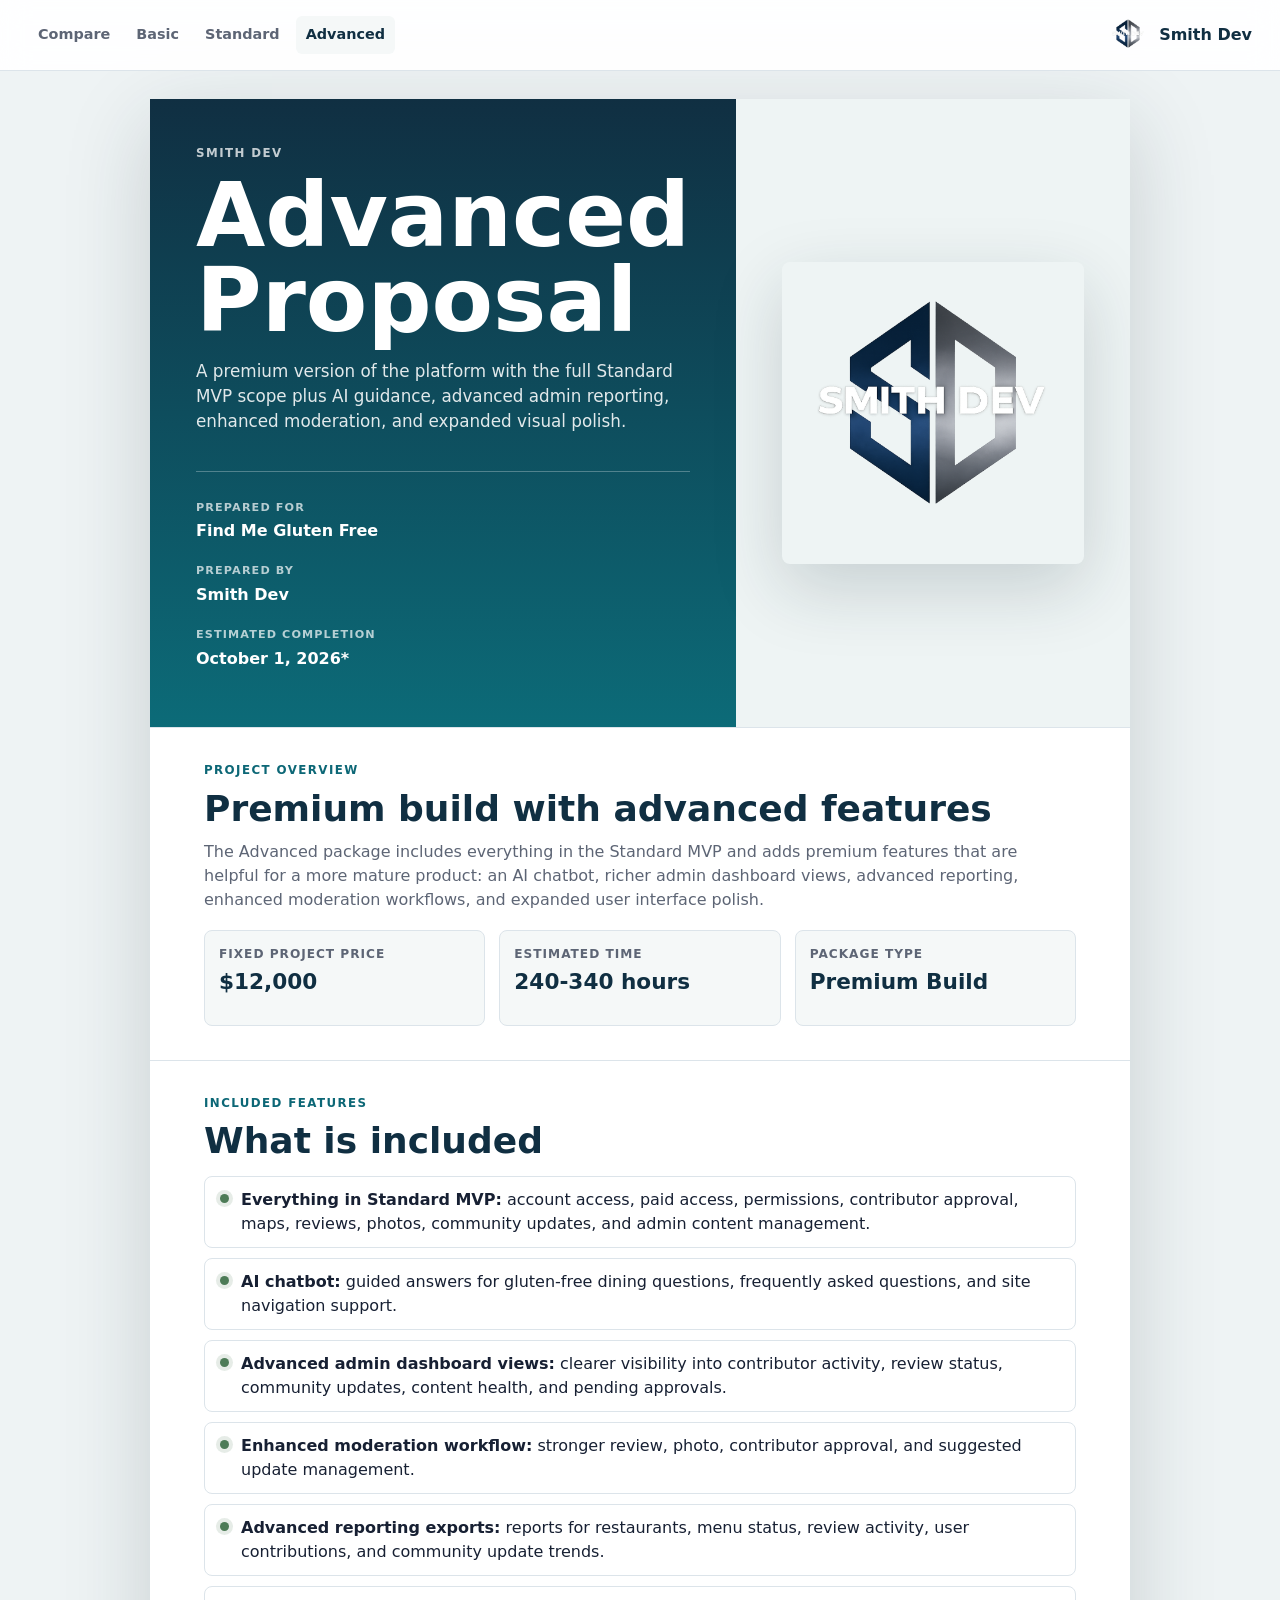
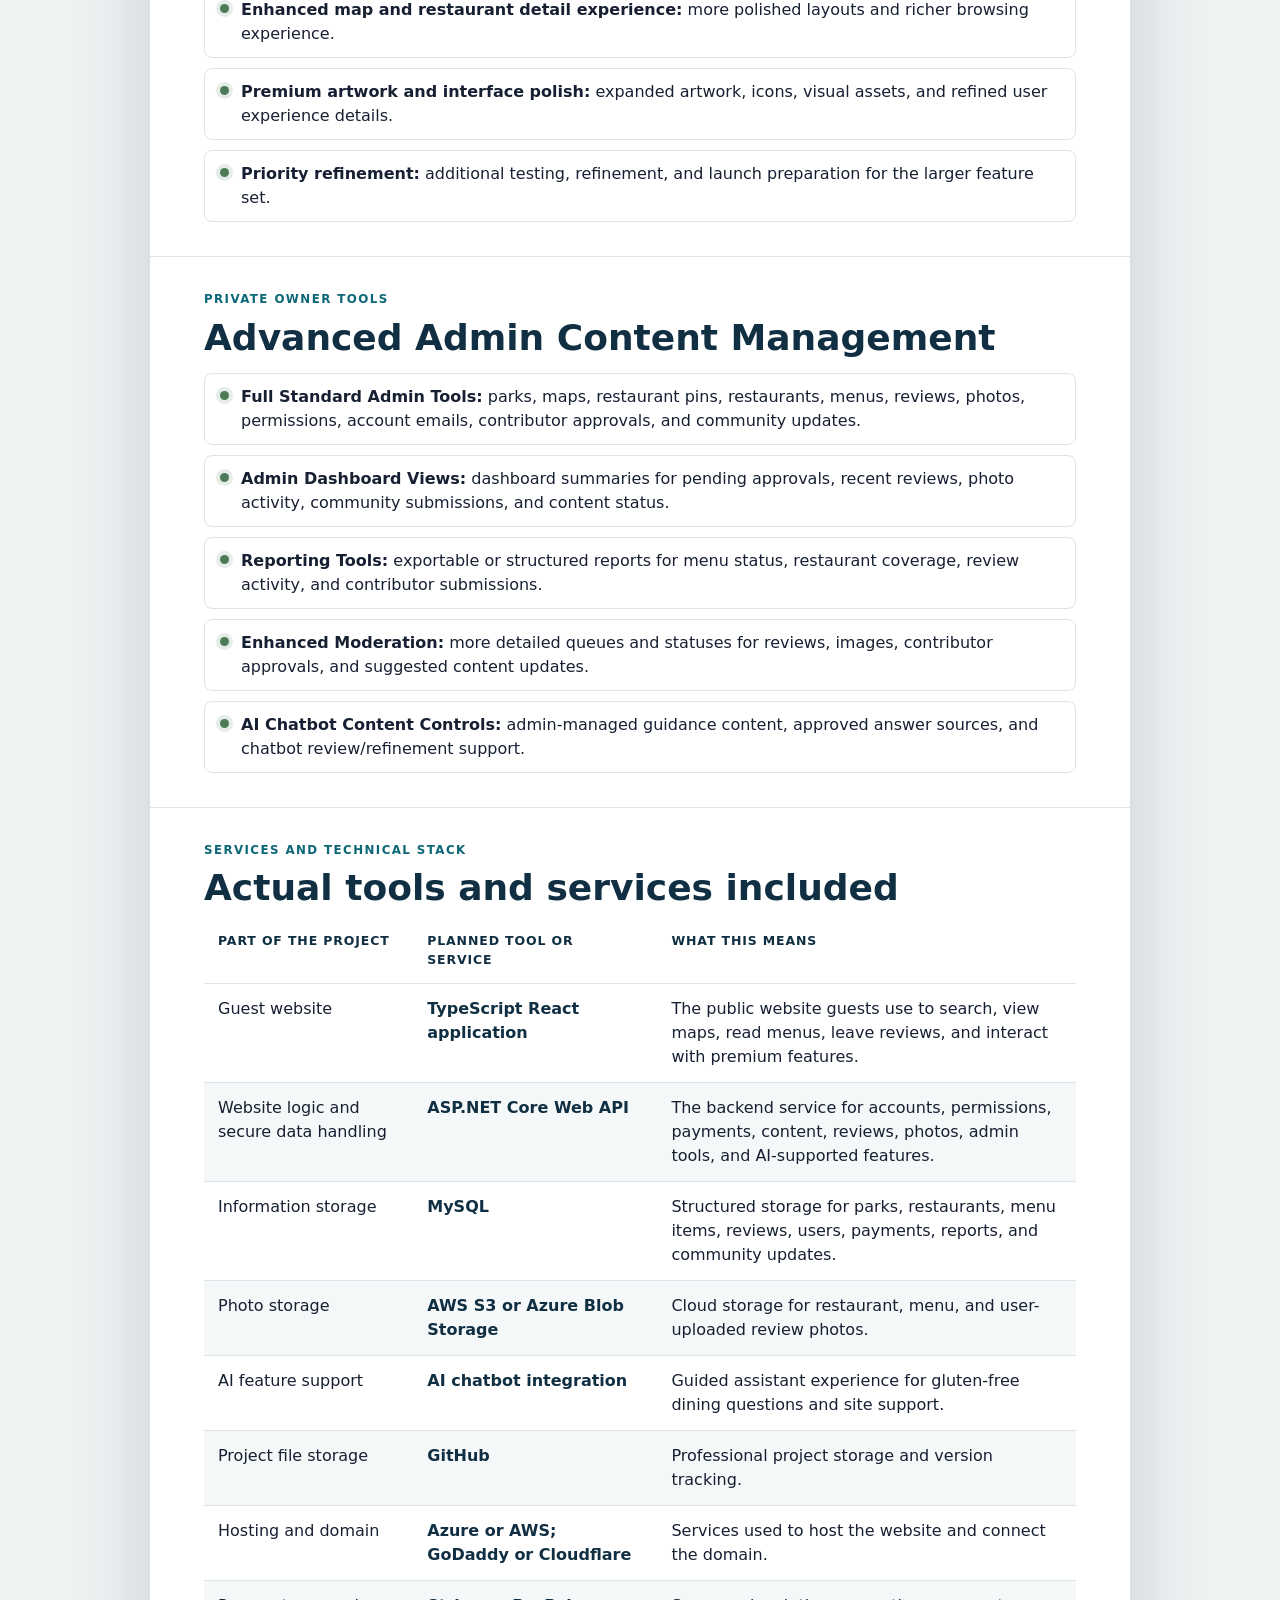
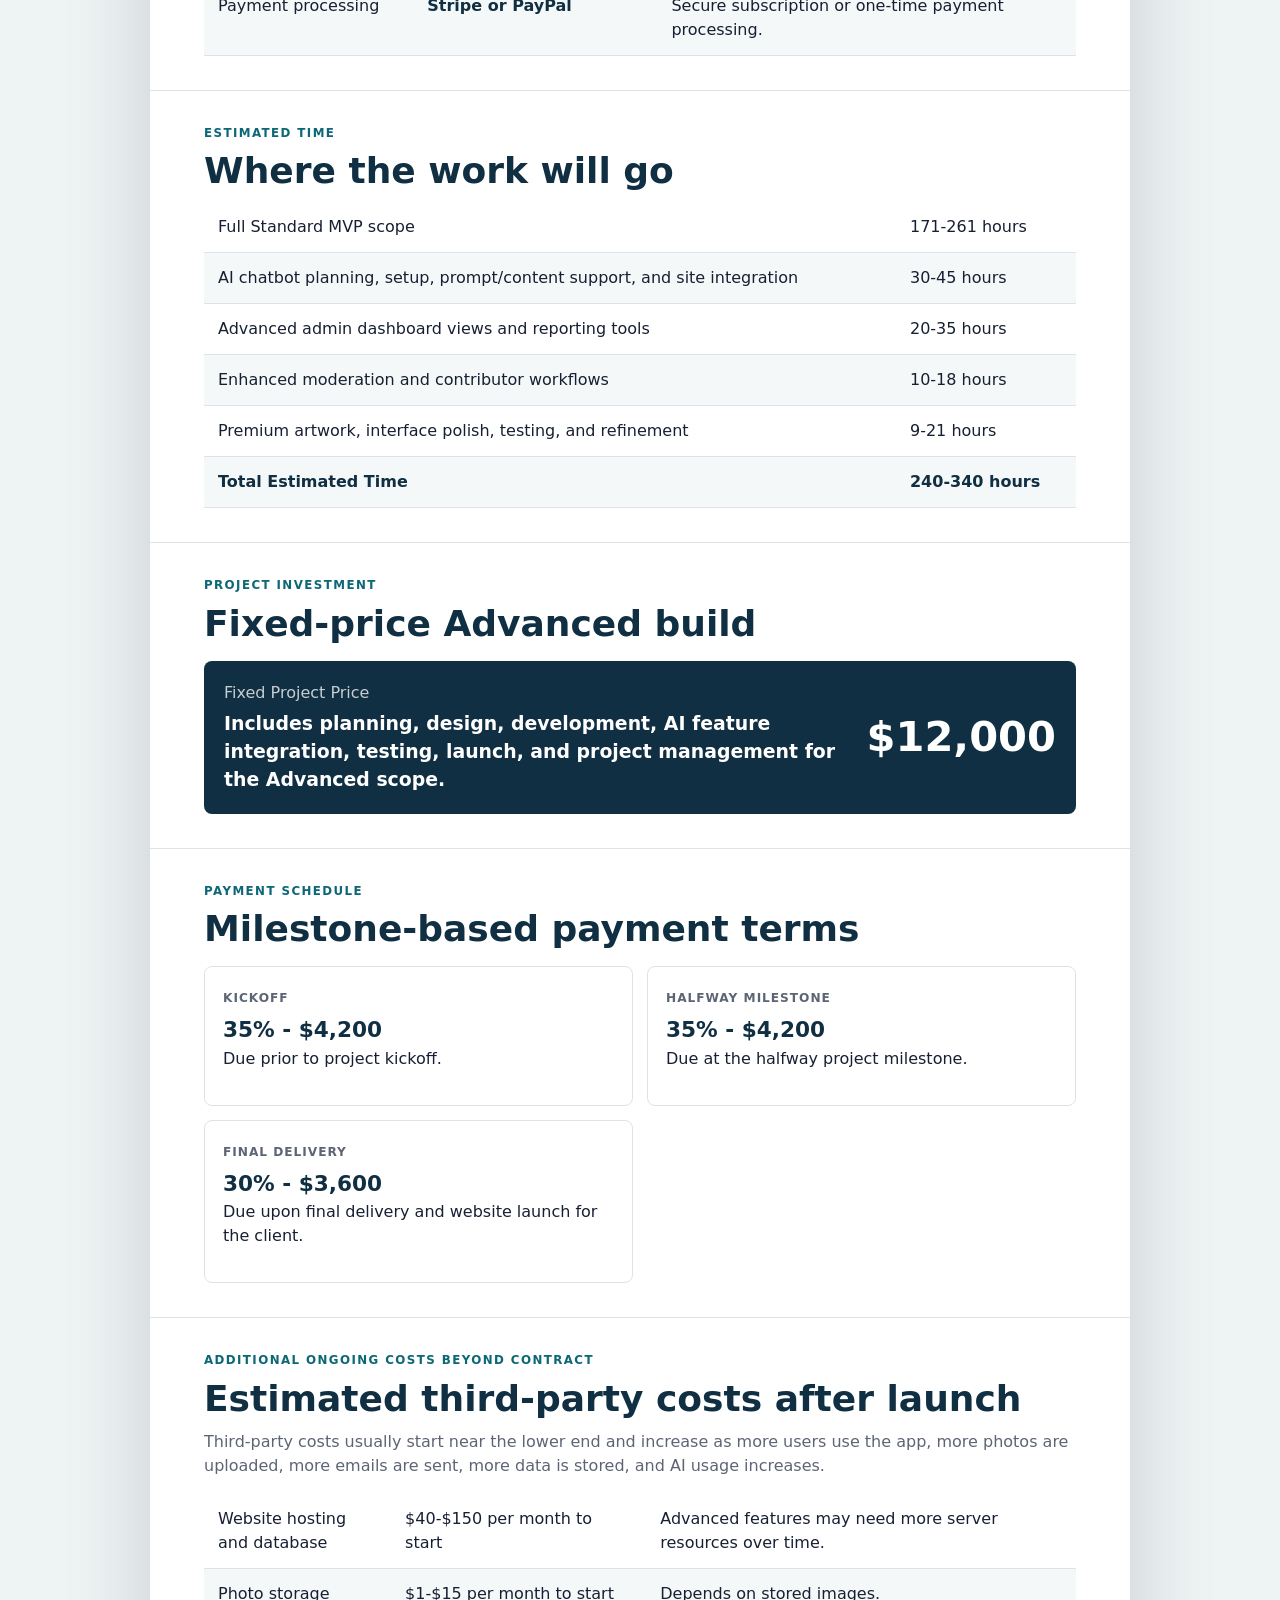
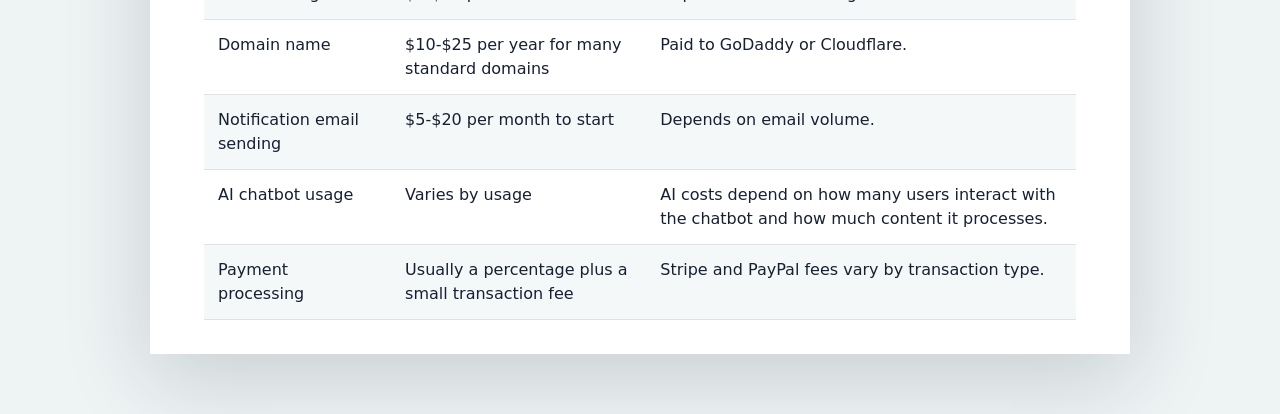
==== advanced.html @ 9e6039b9 "first commit" ====
<!doctype html>
<html lang="en">
<head>
  <meta charset="utf-8">
  <meta name="viewport" content="width=device-width, initial-scale=1">
  <title>Advanced Proposal | Find Me Gluten Free</title>
  <meta name="description" content="Advanced proposal from Smith Dev for Find Me Gluten Free.">
  <link rel="stylesheet" href="styles.css">
</head>
<body>
  <header class="site-header">
    <a class="brand" href="index.html" aria-label="Smith Dev home">
      <img src="smithdev logo.png" alt="">
      <span>Smith Dev</span>
    </a>
    <nav aria-label="Package pages">
      <a href="index.html">Compare</a>
      <a href="basic.html">Basic</a>
      <a href="standard.html">Standard</a>
      <a class="active" href="advanced.html">Advanced</a>
    </nav>
  </header>

  <main class="proposal">
    <section class="cover" aria-labelledby="proposal-title">
      <div class="cover-copy">
        <div>
          <p class="eyebrow">Smith Dev</p>
          <h1 id="proposal-title">Advanced Proposal</h1>
          <p class="summary">A premium version of the platform with the full Standard MVP scope plus AI guidance, advanced admin reporting, enhanced moderation, and expanded visual polish.</p>
        </div>
        <div class="cover-meta" aria-label="Proposal details">
          <div><span>Prepared For</span><strong>Find Me Gluten Free</strong></div>
          <div><span>Prepared By</span><strong>Smith Dev</strong></div>
          <div><span>Estimated Completion</span><strong>October 1, 2026*</strong></div>
        </div>
      </div>
      <div class="cover-visual" aria-hidden="true"><div class="brand-panel"><img src="smithdev logo.png" alt=""></div></div>
    </section>

    <section class="page" aria-labelledby="overview">
      <p class="section-kicker">Project Overview</p>
      <h2 id="overview">Premium build with advanced features</h2>
      <p class="lead">The Advanced package includes everything in the Standard MVP and adds premium features that are helpful for a more mature product: an AI chatbot, richer admin dashboard views, advanced reporting, enhanced moderation workflows, and expanded user interface polish.</p>
      <div class="stats">
        <div class="stat"><span>Fixed Project Price</span><strong>$12,000</strong></div>
        <div class="stat"><span>Estimated Time</span><strong>240-340 hours</strong></div>
        <div class="stat"><span>Package Type</span><strong>Premium Build</strong></div>
      </div>
    </section>

    <section class="page" aria-labelledby="features">
      <p class="section-kicker">Included Features</p>
      <h2 id="features">What is included</h2>
      <ul class="feature-grid">
        <li><strong>Everything in Standard MVP:</strong> account access, paid access, permissions, contributor approval, maps, reviews, photos, community updates, and admin content management.</li>
        <li><strong>AI chatbot:</strong> guided answers for gluten-free dining questions, frequently asked questions, and site navigation support.</li>
        <li><strong>Advanced admin dashboard views:</strong> clearer visibility into contributor activity, review status, community updates, content health, and pending approvals.</li>
        <li><strong>Enhanced moderation workflow:</strong> stronger review, photo, contributor approval, and suggested update management.</li>
        <li><strong>Advanced reporting exports:</strong> reports for restaurants, menu status, review activity, user contributions, and community update trends.</li>
        <li><strong>Enhanced map and restaurant detail experience:</strong> more polished layouts and richer browsing experience.</li>
        <li><strong>Premium artwork and interface polish:</strong> expanded artwork, icons, visual assets, and refined user experience details.</li>
        <li><strong>Priority refinement:</strong> additional testing, refinement, and launch preparation for the larger feature set.</li>
      </ul>
    </section>

    <section class="page" aria-labelledby="admin">
      <p class="section-kicker">Private Owner Tools</p>
      <h2 id="admin">Advanced Admin Content Management</h2>
      <ul class="scope-list">
        <li><strong>Full Standard Admin Tools:</strong> parks, maps, restaurant pins, restaurants, menus, reviews, photos, permissions, account emails, contributor approvals, and community updates.</li>
        <li><strong>Admin Dashboard Views:</strong> dashboard summaries for pending approvals, recent reviews, photo activity, community submissions, and content status.</li>
        <li><strong>Reporting Tools:</strong> exportable or structured reports for menu status, restaurant coverage, review activity, and contributor submissions.</li>
        <li><strong>Enhanced Moderation:</strong> more detailed queues and statuses for reviews, images, contributor approvals, and suggested content updates.</li>
        <li><strong>AI Chatbot Content Controls:</strong> admin-managed guidance content, approved answer sources, and chatbot review/refinement support.</li>
      </ul>
    </section>

    <section class="page" aria-labelledby="stack">
      <p class="section-kicker">Services and Technical Stack</p>
      <h2 id="stack">Actual tools and services included</h2>
      <table class="technical-table">
        <thead><tr><th scope="col">Part of the Project</th><th scope="col">Planned Tool or Service</th><th scope="col">What This Means</th></tr></thead>
        <tbody>
          <tr><td>Guest website</td><td>TypeScript React application</td><td>The public website guests use to search, view maps, read menus, leave reviews, and interact with premium features.</td></tr>
          <tr><td>Website logic and secure data handling</td><td>ASP.NET Core Web API</td><td>The backend service for accounts, permissions, payments, content, reviews, photos, admin tools, and AI-supported features.</td></tr>
          <tr><td>Information storage</td><td>MySQL</td><td>Structured storage for parks, restaurants, menu items, reviews, users, payments, reports, and community updates.</td></tr>
          <tr><td>Photo storage</td><td>AWS S3 or Azure Blob Storage</td><td>Cloud storage for restaurant, menu, and user-uploaded review photos.</td></tr>
          <tr><td>AI feature support</td><td>AI chatbot integration</td><td>Guided assistant experience for gluten-free dining questions and site support.</td></tr>
          <tr><td>Project file storage</td><td>GitHub</td><td>Professional project storage and version tracking.</td></tr>
          <tr><td>Hosting and domain</td><td>Azure or AWS; GoDaddy or Cloudflare</td><td>Services used to host the website and connect the domain.</td></tr>
          <tr><td>Payment processing</td><td>Stripe or PayPal</td><td>Secure subscription or one-time payment processing.</td></tr>
        </tbody>
      </table>
    </section>

    <section class="page" aria-labelledby="effort">
      <p class="section-kicker">Estimated Time</p>
      <h2 id="effort">Where the work will go</h2>
      <table>
        <tbody>
          <tr><td>Full Standard MVP scope</td><td>171-261 hours</td></tr>
          <tr><td>AI chatbot planning, setup, prompt/content support, and site integration</td><td>30-45 hours</td></tr>
          <tr><td>Advanced admin dashboard views and reporting tools</td><td>20-35 hours</td></tr>
          <tr><td>Enhanced moderation and contributor workflows</td><td>10-18 hours</td></tr>
          <tr><td>Premium artwork, interface polish, testing, and refinement</td><td>9-21 hours</td></tr>
          <tr class="total-row"><td><strong>Total Estimated Time</strong></td><td><strong>240-340 hours</strong></td></tr>
        </tbody>
      </table>
    </section>

    <section class="page" aria-labelledby="investment">
      <p class="section-kicker">Project Investment</p>
      <h2 id="investment">Fixed-price Advanced build</h2>
      <div class="price-band"><div><p>Fixed Project Price</p><strong>Includes planning, design, development, AI feature integration, testing, launch, and project management for the Advanced scope.</strong></div><div class="price">$12,000</div></div>
    </section>

    <section class="page" aria-labelledby="payment">
      <p class="section-kicker">Payment Schedule</p>
      <h2 id="payment">Milestone-based payment terms</h2>
      <div class="payment">
        <div class="payment-step"><span>Kickoff</span><strong>35% - $4,200</strong><p>Due prior to project kickoff.</p></div>
        <div class="payment-step"><span>Halfway Milestone</span><strong>35% - $4,200</strong><p>Due at the halfway project milestone.</p></div>
        <div class="payment-step"><span>Final Delivery</span><strong>30% - $3,600</strong><p>Due upon final delivery and website launch for the client.</p></div>
      </div>
    </section>

    <section class="page" aria-labelledby="ongoing-costs">
      <p class="section-kicker">Additional Ongoing Costs Beyond Contract</p>
      <h2 id="ongoing-costs">Estimated third-party costs after launch</h2>
      <p class="lead">Third-party costs usually start near the lower end and increase as more users use the app, more photos are uploaded, more emails are sent, more data is stored, and AI usage increases.</p>
      <table>
        <tbody>
          <tr><td>Website hosting and database</td><td>$40-$150 per month to start</td><td>Advanced features may need more server resources over time.</td></tr>
          <tr><td>Photo storage</td><td>$1-$15 per month to start</td><td>Depends on stored images.</td></tr>
          <tr><td>Domain name</td><td>$10-$25 per year for many standard domains</td><td>Paid to GoDaddy or Cloudflare.</td></tr>
          <tr><td>Notification email sending</td><td>$5-$20 per month to start</td><td>Depends on email volume.</td></tr>
          <tr><td>AI chatbot usage</td><td>Varies by usage</td><td>AI costs depend on how many users interact with the chatbot and how much content it processes.</td></tr>
          <tr><td>Payment processing</td><td>Usually a percentage plus a small transaction fee</td><td>Stripe and PayPal fees vary by transaction type.</td></tr>
        </tbody>
      </table>
    </section>
  </main>
</body>
</html>
---- styles.css ----
:root {
  --ink: #172033;
  --muted: #5d6575;
  --line: #dce4ea;
  --paper: #ffffff;
  --wash: #f5f8f8;
  --brand: #0c6776;
  --brand-dark: #102f42;
  --accent: #4de06c;
  --premium: #064e22;
}

* {
  box-sizing: border-box;
}

body {
  margin: 0;
  color: var(--ink);
  background: #eef3f4;
  font-family: Inter, ui-sans-serif, system-ui, -apple-system, BlinkMacSystemFont, "Segoe UI", sans-serif;
  line-height: 1.5;
}

a {
  color: inherit;
}

.site-header {
  position: sticky;
  top: 0;
  z-index: 10;
  display: flex;
  align-items: center;
  justify-content: space-between;
  gap: 22px;
  padding: 14px 28px;
  background: rgba(255, 255, 255, 0.92);
  border-bottom: 1px solid var(--line);
  backdrop-filter: blur(14px);
}

.brand {
  order: 2;
  display: inline-flex;
  align-items: center;
  gap: 10px;
  color: var(--brand-dark);
  font-weight: 850;
  text-decoration: none;
}

.brand img {
  width: 42px;
  height: 42px;
  object-fit: cover;
  border-radius: 6px;
}

nav {
  order: 1;
  display: flex;
  align-items: center;
  gap: 6px;
  flex-wrap: wrap;
}

nav a {
  padding: 8px 10px;
  color: var(--muted);
  border-radius: 6px;
  font-size: 0.9rem;
  font-weight: 750;
  text-decoration: none;
}

nav a:hover,
nav a.active {
  color: var(--brand-dark);
  background: var(--wash);
}

main {
  width: min(1180px, calc(100% - 32px));
  margin: 0 auto;
}

.proposal {
  width: min(100%, 980px);
  margin: 28px auto 60px;
  background: var(--paper);
  box-shadow: 0 24px 80px rgba(28, 42, 55, 0.18);
}

.cover {
  min-height: 620px;
  display: grid;
  grid-template-columns: 0.95fr 1.05fr;
  overflow: hidden;
  background: #eef4f4;
}

.cover-copy {
  display: flex;
  flex-direction: column;
  justify-content: space-between;
  padding: 46px;
  color: #ffffff;
  background: linear-gradient(180deg, var(--brand-dark), #0c6b78);
}

.cover-copy .summary {
  max-width: 560px;
  margin: 0;
  color: rgba(255, 255, 255, 0.88);
  font-size: 1.05rem;
}

.cover-meta {
  display: grid;
  margin-top: 36px;
  padding-top: 18px;
  border-top: 1px solid rgba(255, 255, 255, 0.28);
}

.cover-meta div {
  display: grid;
  gap: 3px;
  padding: 10px 0;
}

.cover-meta span {
  color: rgba(255, 255, 255, 0.7);
  font-size: 0.7rem;
  font-weight: 800;
  text-transform: uppercase;
  letter-spacing: 0.1em;
}

.cover-meta strong {
  color: #ffffff;
  font-size: 1rem;
}

.cover-visual {
  display: flex;
  align-items: center;
  justify-content: center;
  padding: 46px;
}

.brand-panel {
  width: min(100%, 520px);
  border-radius: 8px;
  box-shadow: 0 24px 70px rgba(24, 44, 58, 0.18);
}

.brand-panel img {
  display: block;
  width: 100%;
  height: auto;
  border-radius: 8px;
}

.page {
  padding: 34px 54px;
  border-top: 1px solid var(--line);
}

.hero,
.package-hero {
  margin: 28px 0 18px;
  padding: 46px;
  color: #ffffff;
  background: linear-gradient(135deg, var(--brand-dark), var(--brand));
  border-radius: 8px;
  box-shadow: 0 24px 70px rgba(28, 42, 55, 0.16);
}

.proposal h1 {
  max-width: 10ch;
  font-size: clamp(3.1rem, 7vw, 5.65rem);
}

.package-hero.recommended {
  background: linear-gradient(135deg, #103244, #0d7374);
}

.package-hero.premium {
  background: linear-gradient(135deg, #092416, #065f2b);
}

.eyebrow,
.section-kicker,
.plan-name {
  margin: 0 0 10px;
  font-size: 0.74rem;
  font-weight: 850;
  letter-spacing: 0.12em;
  text-transform: uppercase;
}

.eyebrow {
  color: rgba(255, 255, 255, 0.75);
}

.section-kicker,
.plan-name {
  color: var(--brand);
}

h1,
h2,
h3,
p {
  margin-top: 0;
}

h1 {
  max-width: 780px;
  margin-bottom: 16px;
  font-size: clamp(3rem, 7vw, 5.8rem);
  line-height: 0.95;
  letter-spacing: 0;
}

h2 {
  margin-bottom: 12px;
  color: var(--brand-dark);
  font-size: clamp(1.55rem, 3vw, 2.25rem);
  line-height: 1.05;
}

h3 {
  margin-bottom: 0;
  color: var(--brand-dark);
  font-size: 1rem;
}

.hero-copy {
  max-width: 740px;
  margin-bottom: 0;
  color: rgba(255, 255, 255, 0.88);
  font-size: 1.08rem;
}

.hero-meta {
  display: flex;
  gap: 14px;
  flex-wrap: wrap;
  margin-top: 28px;
}

.hero-meta div,
.mini-grid div,
.summary-card {
  background: var(--paper);
  border: 1px solid var(--line);
  border-radius: 8px;
}

.hero-meta div {
  min-width: 190px;
  padding: 14px 16px;
  color: var(--ink);
}

.hero-meta span,
dt {
  display: block;
  color: var(--muted);
  font-size: 0.72rem;
  font-weight: 850;
  letter-spacing: 0.08em;
  text-transform: uppercase;
}

.hero-meta strong,
dd {
  margin: 4px 0 0;
  color: var(--brand-dark);
  font-weight: 850;
}

.stats {
  display: grid;
  grid-template-columns: repeat(3, 1fr);
  gap: 14px;
  margin-top: 18px;
}

.stat {
  min-height: 96px;
  padding: 14px;
  background: var(--wash);
  border: 1px solid var(--line);
  border-radius: 8px;
}

.stat span {
  display: block;
  color: var(--muted);
  font-size: 0.76rem;
  font-weight: 800;
  text-transform: uppercase;
  letter-spacing: 0.08em;
}

.stat strong {
  display: block;
  margin-top: 7px;
  color: var(--brand-dark);
  font-size: 1.35rem;
  line-height: 1.08;
}

.pricing-section,
.compare-section,
.cost-section,
.content-grid,
.page-band {
  margin: 18px 0;
  padding: 28px;
  background: var(--paper);
  border: 1px solid var(--line);
  border-radius: 8px;
}

.proposal .pricing-section,
.proposal .compare-section,
.proposal .cost-section {
  margin: 0;
  padding: 34px 54px;
  border: 0;
  border-top: 1px solid var(--line);
  border-radius: 0;
}

.section-heading {
  margin-bottom: 20px;
}

.pricing-grid {
  display: grid;
  grid-template-columns: repeat(3, minmax(0, 1fr));
  gap: 16px;
  align-items: start;
}

.plan-card {
  position: relative;
  overflow: hidden;
  min-height: 100%;
  padding: 20px;
  background: #ffffff;
  border: 1px solid var(--line);
  border-radius: 8px;
}

.plan-card::before {
  content: "";
  position: absolute;
  inset: 0 0 auto;
  height: 4px;
  background: linear-gradient(90deg, var(--accent), #1f7cff);
}

.plan-card.featured {
  border-color: #42d978;
  box-shadow: 0 18px 48px rgba(22, 115, 74, 0.13);
}

.plan-card.premium {
  border-color: var(--premium);
}

.badge {
  display: inline-block;
  margin-bottom: 12px;
  padding: 5px 8px;
  color: #ffffff;
  background: var(--premium);
  border-radius: 4px;
  font-size: 0.72rem;
  font-weight: 850;
  text-transform: uppercase;
}

.plan-top {
  min-height: 70px;
}

.plan-price,
.package-price {
  margin: 12px 0 8px;
  color: var(--brand-dark);
  font-size: 2.5rem;
  font-weight: 900;
  line-height: 1;
}

.package-price {
  color: #ffffff;
  font-size: 3rem;
}

.plan-note,
.lead {
  color: var(--muted);
}

.plan-button {
  display: block;
  margin: 18px 0;
  padding: 12px 14px;
  color: #062414;
  background: #4eea6f;
  border-radius: 6px;
  font-weight: 850;
  text-align: center;
  text-decoration: none;
}

.plan-card.premium .plan-button {
  color: #ffffff;
  background: var(--premium);
}

.feature-list {
  display: grid;
  gap: 11px;
  margin: 0;
  padding: 0;
  list-style: none;
}

.feature-list li {
  position: relative;
  padding-left: 20px;
  color: #263244;
  font-size: 0.92rem;
}

.feature-list li::before {
  content: "";
  position: absolute;
  left: 0;
  top: 0.66em;
  width: 8px;
  height: 8px;
  background: var(--accent);
  border-radius: 999px;
}

.feature-list.large {
  gap: 12px;
}

.feature-list.large li {
  padding: 12px 12px 12px 34px;
  background: var(--wash);
  border: 1px solid var(--line);
  border-radius: 8px;
  font-size: 1rem;
}

.feature-list.large li::before {
  left: 14px;
  top: 19px;
}

.feature-grid,
.scope-list {
  display: grid;
  grid-template-columns: 1fr;
  gap: 10px;
  margin: 16px 0 0;
  padding: 0;
  list-style: none;
}

.feature-grid li,
.scope-list li {
  position: relative;
  padding: 11px 13px 11px 36px;
  background: #ffffff;
  border: 1px solid var(--line);
  border-radius: 8px;
}

.feature-grid li::before,
.scope-list li::before {
  content: "";
  position: absolute;
  left: 15px;
  top: 17px;
  width: 9px;
  height: 9px;
  background: #4d7b57;
  border-radius: 999px;
  box-shadow: 0 0 0 4px rgba(77, 123, 87, 0.14);
}

.table-wrap {
  overflow-x: auto;
}

table {
  width: 100%;
  border-collapse: collapse;
}

th,
td {
  padding: 13px 14px;
  text-align: left;
  border-bottom: 1px solid var(--line);
  vertical-align: top;
}

th {
  color: var(--brand-dark);
  font-size: 0.78rem;
  letter-spacing: 0.07em;
  text-transform: uppercase;
}

th span {
  display: inline-block;
  margin-top: 4px;
  color: var(--muted);
  font-size: 0.78rem;
  letter-spacing: 0;
  text-transform: none;
}

tbody tr:nth-child(even) td {
  background: var(--wash);
}

.total-row td,
.total-row strong {
  color: var(--brand-dark);
  font-weight: 850;
}

.technical-table th,
.technical-table td {
  white-space: normal;
}

.technical-table td:first-child {
  width: 24%;
}

.technical-table td:nth-child(2) {
  width: 28%;
  font-weight: 750;
  color: var(--brand-dark);
}

.price-band {
  display: grid;
  grid-template-columns: 1fr auto;
  align-items: center;
  gap: 20px;
  margin-top: 18px;
  padding: 20px;
  color: #ffffff;
  background: var(--brand-dark);
  border-radius: 8px;
}

.price-band p {
  margin: 0;
  color: rgba(255, 255, 255, 0.76);
}

.price-band strong {
  display: block;
  margin-top: 4px;
  font-size: 1.18rem;
}

.price {
  color: #ffffff;
  font-size: 2.6rem;
  font-weight: 850;
  line-height: 1;
  white-space: nowrap;
}

.payment {
  display: grid;
  grid-template-columns: repeat(2, minmax(0, 1fr));
  gap: 14px;
  margin-top: 18px;
}

.payment-step {
  padding: 18px;
  background: #ffffff;
  border: 1px solid var(--line);
  border-radius: 8px;
}

.payment-step span {
  color: var(--muted);
  font-size: 0.76rem;
  font-weight: 800;
  text-transform: uppercase;
  letter-spacing: 0.08em;
}

.payment-step strong {
  display: block;
  margin-top: 5px;
  color: var(--brand-dark);
  font-size: 1.35rem;
}

.content-grid {
  display: grid;
  grid-template-columns: minmax(0, 1.5fr) minmax(280px, 0.7fr);
  gap: 24px;
  align-items: start;
}

.summary-card {
  padding: 22px;
}

.summary-card.premium {
  border-color: rgba(6, 78, 34, 0.4);
}

.summary-card dl {
  display: grid;
  gap: 14px;
  margin: 20px 0 0;
}

.summary-card dl div {
  padding-top: 14px;
  border-top: 1px solid var(--line);
}

.mini-grid {
  display: grid;
  grid-template-columns: repeat(5, minmax(0, 1fr));
  gap: 12px;
}

.mini-grid div {
  padding: 15px;
}

.mini-grid strong {
  display: block;
  color: var(--brand-dark);
}

.mini-grid span {
  display: block;
  margin-top: 4px;
  color: var(--muted);
  font-size: 0.88rem;
}

.fine-print {
  margin: 18px 0 0;
  color: var(--muted);
  font-size: 0.86rem;
}

@media (max-width: 900px) {
  .pricing-grid,
  .content-grid,
  .mini-grid {
    grid-template-columns: 1fr;
  }

  .site-header {
    align-items: flex-start;
    flex-direction: column;
  }

  .hero,
  .package-hero,
  .pricing-section,
  .compare-section,
  .cost-section,
  .content-grid,
  .page-band {
    padding: 22px;
  }

  h1 {
    font-size: 3rem;
  }
}

@media print {
  .site-header {
    position: static;
  }

  body {
    background: #ffffff;
  }

  main {
    width: 100%;
  }

  .hero,
  .package-hero,
  .pricing-section,
  .compare-section,
  .cost-section,
  .content-grid,
  .page-band {
    box-shadow: none;
    page-break-inside: avoid;
  }
}
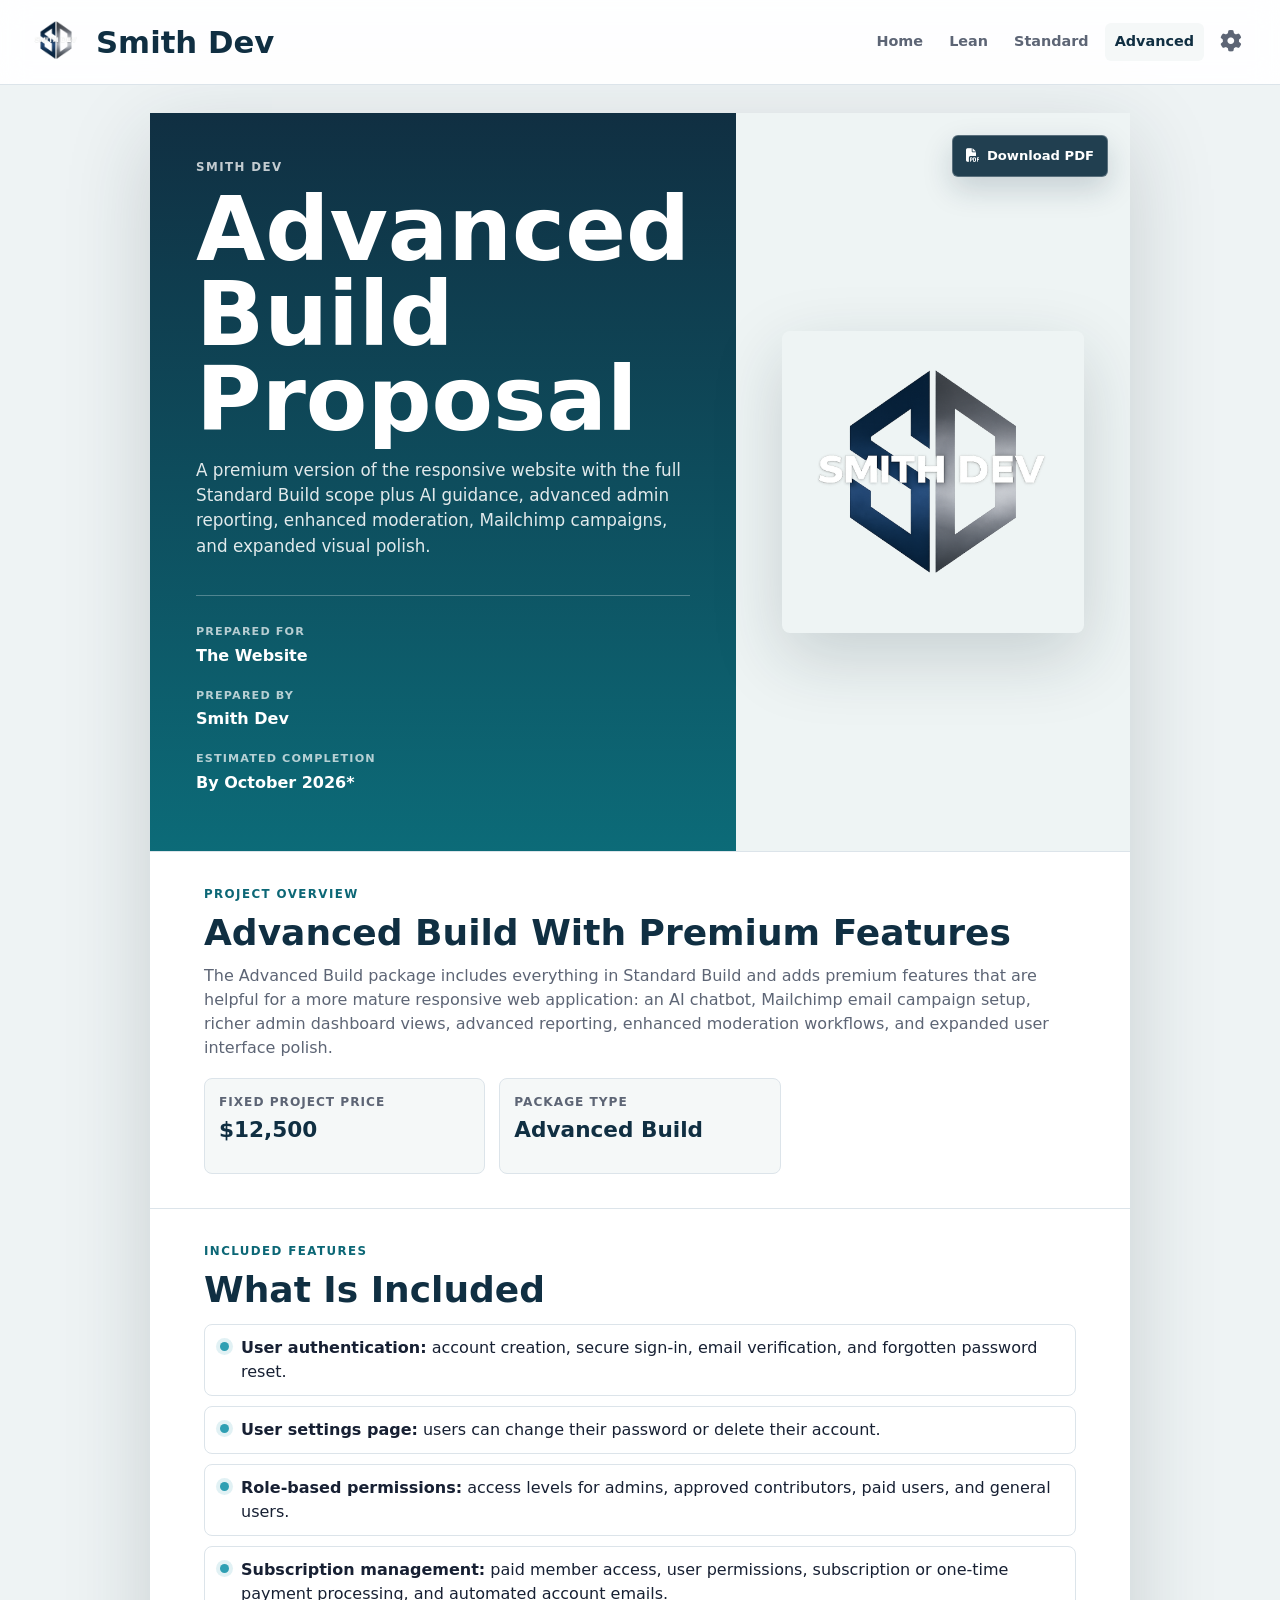
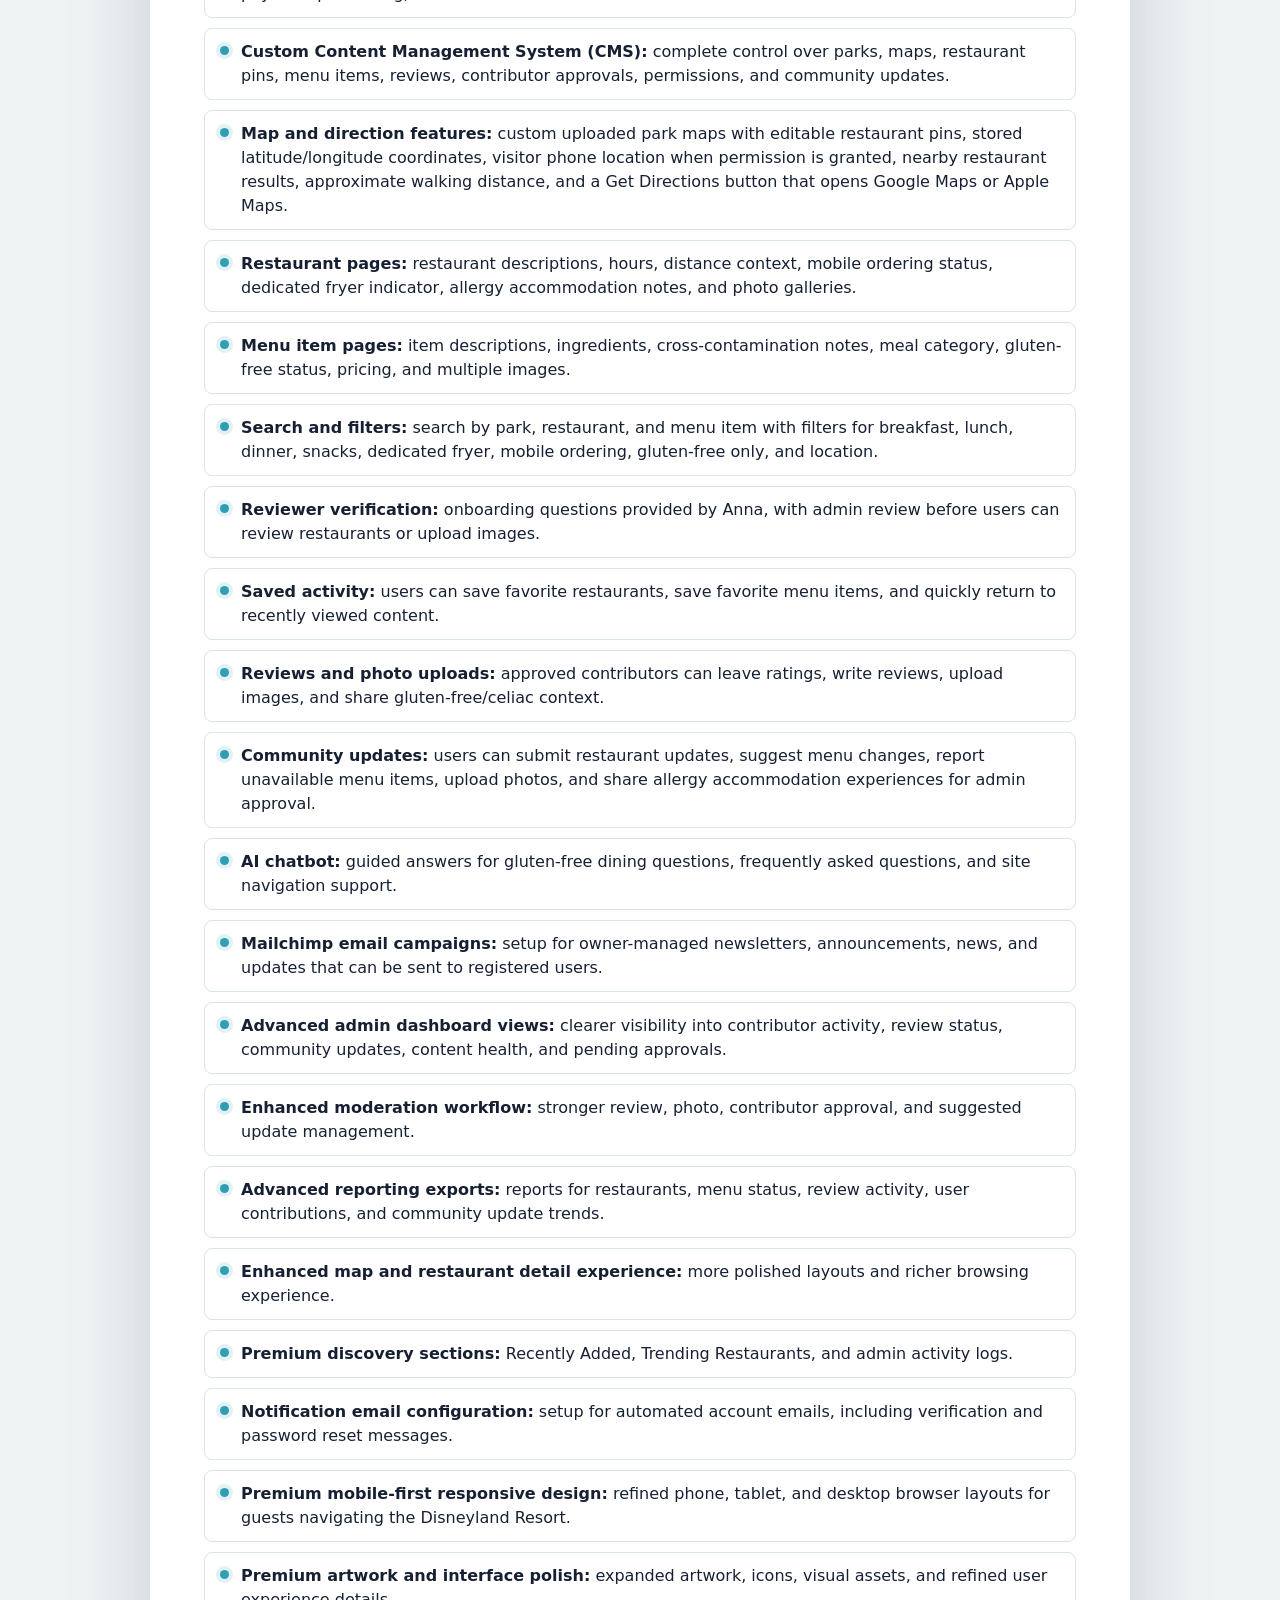
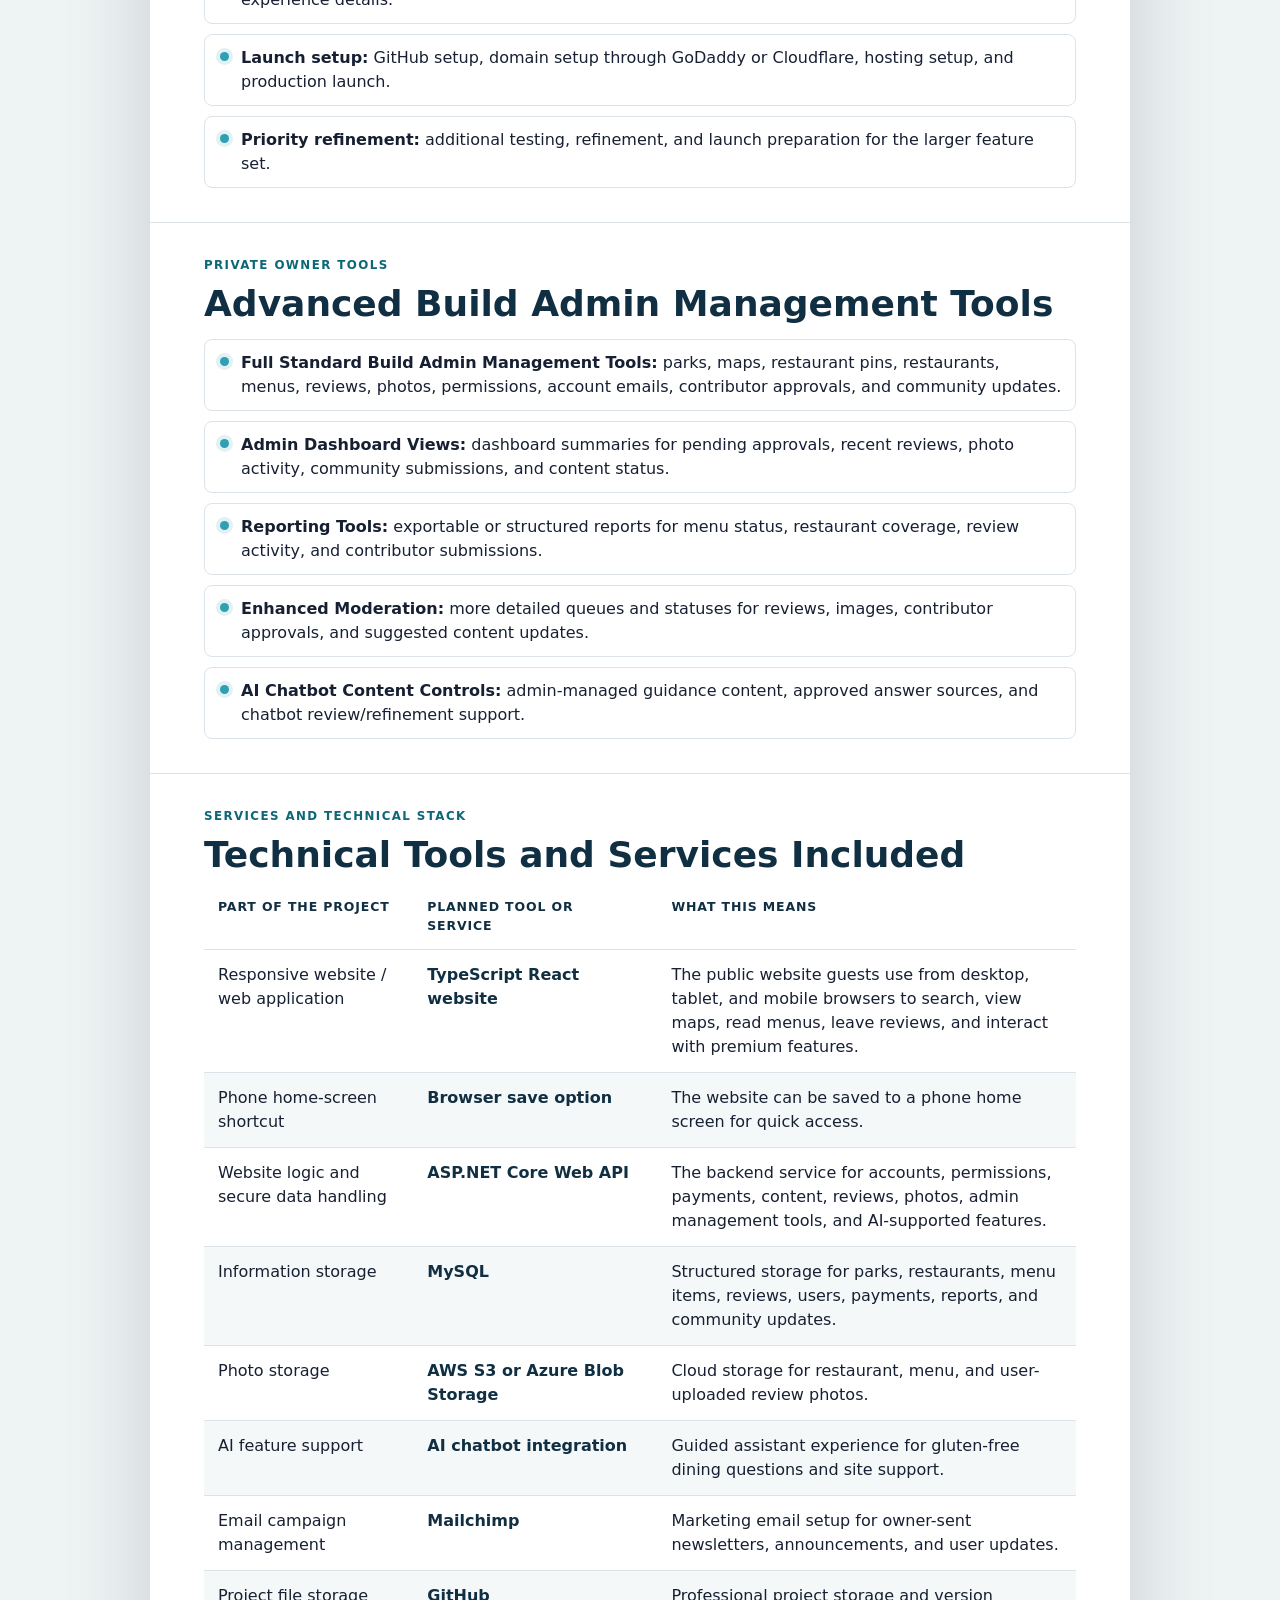
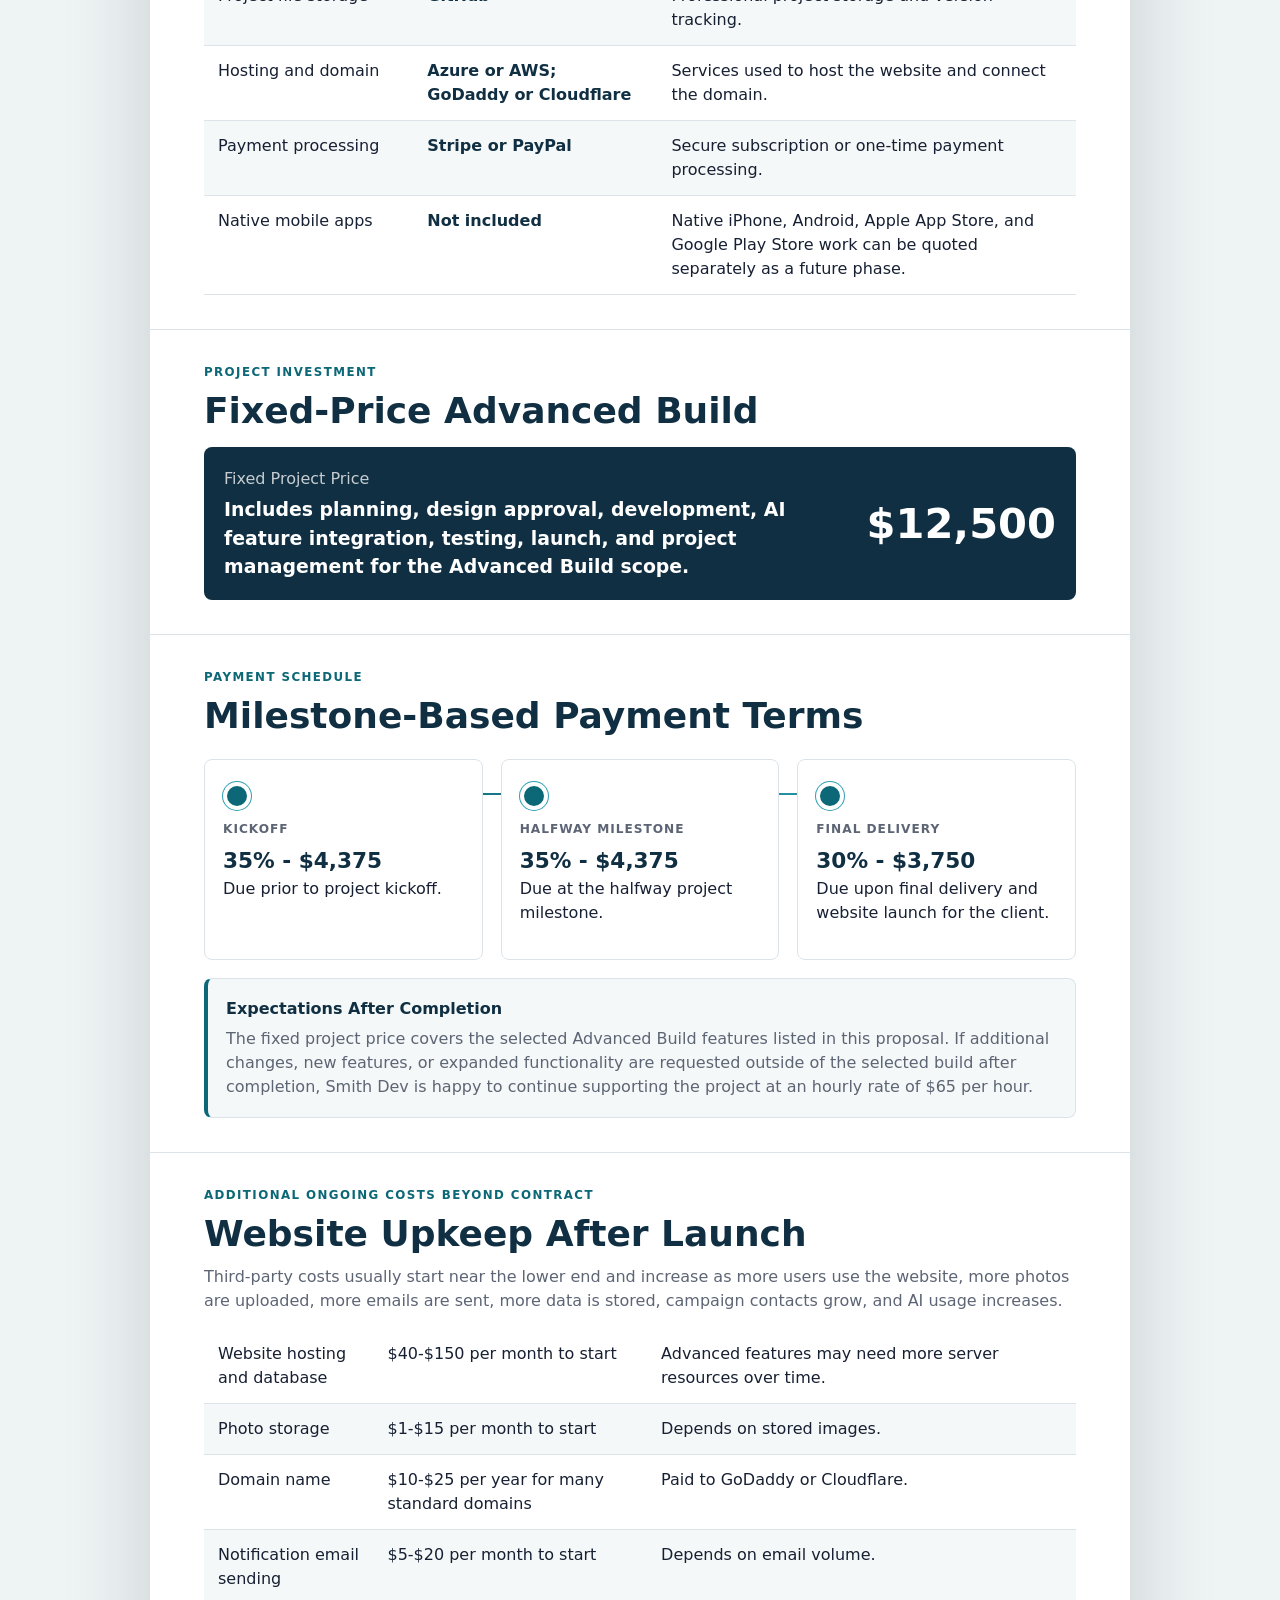
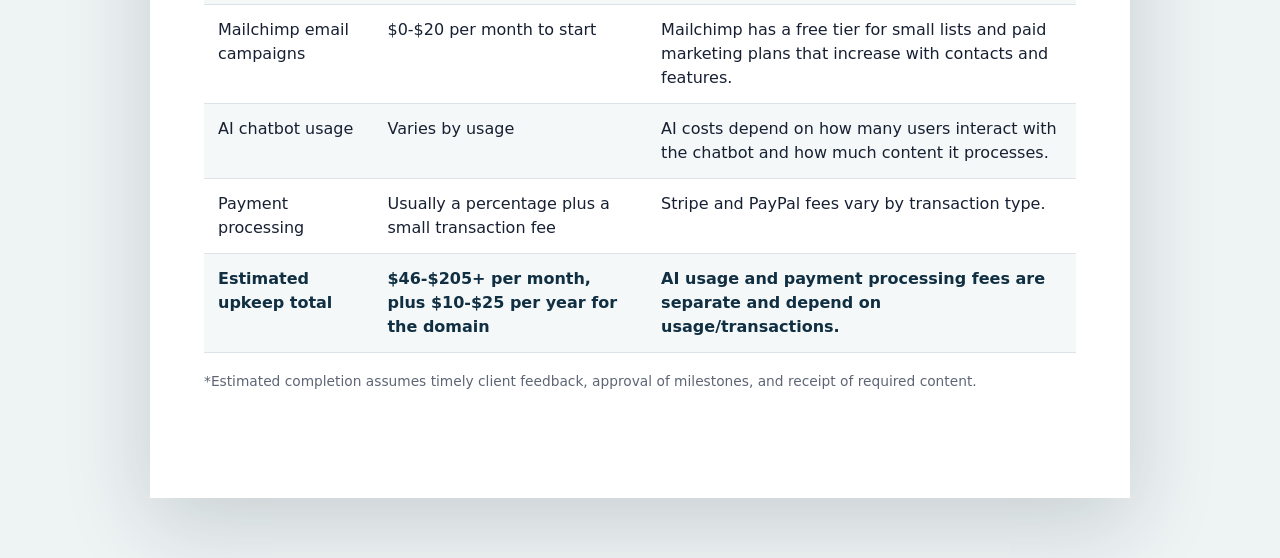
==== commit 86df7feb: "edited the crap out of this" ====
--- a/advanced.html
+++ b/advanced.html
@@ -3,36 +3,45 @@
 <head>
   <meta charset="utf-8">
   <meta name="viewport" content="width=device-width, initial-scale=1">
-  <title>Advanced Proposal | Find Me Gluten Free</title>
-  <meta name="description" content="Advanced proposal from Smith Dev for Find Me Gluten Free.">
+  <title>Advanced Build Proposal | Website</title>
+  <meta name="description" content="Advanced Build proposal from Smith Dev for the website.">
+  <link rel="stylesheet" href="https://cdnjs.cloudflare.com/ajax/libs/font-awesome/6.5.1/css/all.min.css">
   <link rel="stylesheet" href="styles.css">
 </head>
 <body>
   <header class="site-header">
+    <button class="menu-button" type="button" aria-label="Open navigation menu" onclick="document.body.classList.toggle('nav-open')"><i class="fa-solid fa-bars" aria-hidden="true"></i></button>
     <a class="brand" href="index.html" aria-label="Smith Dev home">
       <img src="smithdev logo.png" alt="">
       <span>Smith Dev</span>
     </a>
     <nav aria-label="Package pages">
-      <a href="index.html">Compare</a>
-      <a href="basic.html">Basic</a>
+      <a href="index.html">Home</a>
+      <a href="starter.html">Lean</a>
       <a href="standard.html">Standard</a>
       <a class="active" href="advanced.html">Advanced</a>
+      <div class="settings-menu">
+        <button class="settings-button" type="button" aria-label="Open site options" aria-haspopup="true"><i class="fa-solid fa-gear" aria-hidden="true"></i></button>
+        <div class="settings-dropdown">
+          <a href="contact.html">Contact</a>
+        </div>
+      </div>
     </nav>
   </header>
 
   <main class="proposal">
     <section class="cover" aria-labelledby="proposal-title">
+      <button class="pdf-button cover-pdf" type="button" onclick="window.print()"><i class="fa-solid fa-file-pdf" aria-hidden="true"></i> Download PDF</button>
       <div class="cover-copy">
         <div>
           <p class="eyebrow">Smith Dev</p>
-          <h1 id="proposal-title">Advanced Proposal</h1>
-          <p class="summary">A premium version of the platform with the full Standard MVP scope plus AI guidance, advanced admin reporting, enhanced moderation, and expanded visual polish.</p>
+          <h1 id="proposal-title">Advanced Build Proposal</h1>
+          <p class="summary">A premium version of the responsive website with the full Standard Build scope plus AI guidance, advanced admin reporting, enhanced moderation, Mailchimp campaigns, and expanded visual polish.</p>
         </div>
         <div class="cover-meta" aria-label="Proposal details">
-          <div><span>Prepared For</span><strong>Find Me Gluten Free</strong></div>
+          <div><span>Prepared For</span><strong>The Website</strong></div>
           <div><span>Prepared By</span><strong>Smith Dev</strong></div>
-          <div><span>Estimated Completion</span><strong>October 1, 2026*</strong></div>
+          <div><span>Estimated Completion</span><strong>By October 2026*</strong></div>
         </div>
       </div>
       <div class="cover-visual" aria-hidden="true"><div class="brand-panel"><img src="smithdev logo.png" alt=""></div></div>
@@ -40,35 +49,51 @@
 
     <section class="page" aria-labelledby="overview">
       <p class="section-kicker">Project Overview</p>
-      <h2 id="overview">Premium build with advanced features</h2>
-      <p class="lead">The Advanced package includes everything in the Standard MVP and adds premium features that are helpful for a more mature product: an AI chatbot, richer admin dashboard views, advanced reporting, enhanced moderation workflows, and expanded user interface polish.</p>
+      <h2 id="overview">Advanced Build With Premium Features</h2>
+      <p class="lead">The Advanced Build package includes everything in Standard Build and adds premium features that are helpful for a more mature responsive web application: an AI chatbot, Mailchimp email campaign setup, richer admin dashboard views, advanced reporting, enhanced moderation workflows, and expanded user interface polish.</p>
       <div class="stats">
-        <div class="stat"><span>Fixed Project Price</span><strong>$12,000</strong></div>
-        <div class="stat"><span>Estimated Time</span><strong>240-340 hours</strong></div>
-        <div class="stat"><span>Package Type</span><strong>Premium Build</strong></div>
+        <div class="stat"><span>Fixed Project Price</span><strong>$12,500</strong></div>
+        <div class="stat"><span>Package Type</span><strong>Advanced Build</strong></div>
       </div>
     </section>
 
     <section class="page" aria-labelledby="features">
       <p class="section-kicker">Included Features</p>
-      <h2 id="features">What is included</h2>
+      <h2 id="features">What Is Included</h2>
       <ul class="feature-grid">
-        <li><strong>Everything in Standard MVP:</strong> account access, paid access, permissions, contributor approval, maps, reviews, photos, community updates, and admin content management.</li>
+        <li><strong>User authentication:</strong> account creation, secure sign-in, email verification, and forgotten password reset.</li>
+        <li><strong>User settings page:</strong> users can change their password or delete their account.</li>
+        <li><strong>Role-based permissions:</strong> access levels for admins, approved contributors, paid users, and general users.</li>
+        <li><strong>Subscription management:</strong> paid member access, user permissions, subscription or one-time payment processing, and automated account emails.</li>
+        <li><strong>Custom Content Management System (CMS):</strong> complete control over parks, maps, restaurant pins, menu items, reviews, contributor approvals, permissions, and community updates.</li>
+        <li><strong>Map and direction features:</strong> custom uploaded park maps with editable restaurant pins, stored latitude/longitude coordinates, visitor phone location when permission is granted, nearby restaurant results, approximate walking distance, and a Get Directions button that opens Google Maps or Apple Maps.</li>
+        <li><strong>Restaurant pages:</strong> restaurant descriptions, hours, distance context, mobile ordering status, dedicated fryer indicator, allergy accommodation notes, and photo galleries.</li>
+        <li><strong>Menu item pages:</strong> item descriptions, ingredients, cross-contamination notes, meal category, gluten-free status, pricing, and multiple images.</li>
+        <li><strong>Search and filters:</strong> search by park, restaurant, and menu item with filters for breakfast, lunch, dinner, snacks, dedicated fryer, mobile ordering, gluten-free only, and location.</li>
+        <li><strong>Reviewer verification:</strong> onboarding questions provided by Anna, with admin review before users can review restaurants or upload images.</li>
+        <li><strong>Saved activity:</strong> users can save favorite restaurants, save favorite menu items, and quickly return to recently viewed content.</li>
+        <li><strong>Reviews and photo uploads:</strong> approved contributors can leave ratings, write reviews, upload images, and share gluten-free/celiac context.</li>
+        <li><strong>Community updates:</strong> users can submit restaurant updates, suggest menu changes, report unavailable menu items, upload photos, and share allergy accommodation experiences for admin approval.</li>
         <li><strong>AI chatbot:</strong> guided answers for gluten-free dining questions, frequently asked questions, and site navigation support.</li>
+        <li><strong>Mailchimp email campaigns:</strong> setup for owner-managed newsletters, announcements, news, and updates that can be sent to registered users.</li>
         <li><strong>Advanced admin dashboard views:</strong> clearer visibility into contributor activity, review status, community updates, content health, and pending approvals.</li>
         <li><strong>Enhanced moderation workflow:</strong> stronger review, photo, contributor approval, and suggested update management.</li>
         <li><strong>Advanced reporting exports:</strong> reports for restaurants, menu status, review activity, user contributions, and community update trends.</li>
         <li><strong>Enhanced map and restaurant detail experience:</strong> more polished layouts and richer browsing experience.</li>
+        <li><strong>Premium discovery sections:</strong> Recently Added, Trending Restaurants, and admin activity logs.</li>
+        <li><strong>Notification email configuration:</strong> setup for automated account emails, including verification and password reset messages.</li>
+        <li><strong>Premium mobile-first responsive design:</strong> refined phone, tablet, and desktop browser layouts for guests navigating the Disneyland Resort.</li>
         <li><strong>Premium artwork and interface polish:</strong> expanded artwork, icons, visual assets, and refined user experience details.</li>
+        <li><strong>Launch setup:</strong> GitHub setup, domain setup through GoDaddy or Cloudflare, hosting setup, and production launch.</li>
         <li><strong>Priority refinement:</strong> additional testing, refinement, and launch preparation for the larger feature set.</li>
       </ul>
     </section>
 
     <section class="page" aria-labelledby="admin">
       <p class="section-kicker">Private Owner Tools</p>
-      <h2 id="admin">Advanced Admin Content Management</h2>
+      <h2 id="admin">Advanced Build Admin Management Tools</h2>
       <ul class="scope-list">
-        <li><strong>Full Standard Admin Tools:</strong> parks, maps, restaurant pins, restaurants, menus, reviews, photos, permissions, account emails, contributor approvals, and community updates.</li>
+        <li><strong>Full Standard Build Admin Management Tools:</strong> parks, maps, restaurant pins, restaurants, menus, reviews, photos, permissions, account emails, contributor approvals, and community updates.</li>
         <li><strong>Admin Dashboard Views:</strong> dashboard summaries for pending approvals, recent reviews, photo activity, community submissions, and content status.</li>
         <li><strong>Reporting Tools:</strong> exportable or structured reports for menu status, restaurant coverage, review activity, and contributor submissions.</li>
         <li><strong>Enhanced Moderation:</strong> more detailed queues and statuses for reviews, images, contributor approvals, and suggested content updates.</li>
@@ -78,68 +103,64 @@
 
     <section class="page" aria-labelledby="stack">
       <p class="section-kicker">Services and Technical Stack</p>
-      <h2 id="stack">Actual tools and services included</h2>
+      <h2 id="stack">Technical Tools and Services Included</h2>
       <table class="technical-table">
         <thead><tr><th scope="col">Part of the Project</th><th scope="col">Planned Tool or Service</th><th scope="col">What This Means</th></tr></thead>
         <tbody>
-          <tr><td>Guest website</td><td>TypeScript React application</td><td>The public website guests use to search, view maps, read menus, leave reviews, and interact with premium features.</td></tr>
-          <tr><td>Website logic and secure data handling</td><td>ASP.NET Core Web API</td><td>The backend service for accounts, permissions, payments, content, reviews, photos, admin tools, and AI-supported features.</td></tr>
+          <tr><td>Responsive website / web application</td><td>TypeScript React website</td><td>The public website guests use from desktop, tablet, and mobile browsers to search, view maps, read menus, leave reviews, and interact with premium features.</td></tr>
+          <tr><td>Phone home-screen shortcut</td><td>Browser save option</td><td>The website can be saved to a phone home screen for quick access.</td></tr>
+          <tr><td>Website logic and secure data handling</td><td>ASP.NET Core Web API</td><td>The backend service for accounts, permissions, payments, content, reviews, photos, admin management tools, and AI-supported features.</td></tr>
           <tr><td>Information storage</td><td>MySQL</td><td>Structured storage for parks, restaurants, menu items, reviews, users, payments, reports, and community updates.</td></tr>
           <tr><td>Photo storage</td><td>AWS S3 or Azure Blob Storage</td><td>Cloud storage for restaurant, menu, and user-uploaded review photos.</td></tr>
           <tr><td>AI feature support</td><td>AI chatbot integration</td><td>Guided assistant experience for gluten-free dining questions and site support.</td></tr>
+          <tr><td>Email campaign management</td><td>Mailchimp</td><td>Marketing email setup for owner-sent newsletters, announcements, and user updates.</td></tr>
           <tr><td>Project file storage</td><td>GitHub</td><td>Professional project storage and version tracking.</td></tr>
           <tr><td>Hosting and domain</td><td>Azure or AWS; GoDaddy or Cloudflare</td><td>Services used to host the website and connect the domain.</td></tr>
           <tr><td>Payment processing</td><td>Stripe or PayPal</td><td>Secure subscription or one-time payment processing.</td></tr>
-        </tbody>
-      </table>
-    </section>
-
-    <section class="page" aria-labelledby="effort">
-      <p class="section-kicker">Estimated Time</p>
-      <h2 id="effort">Where the work will go</h2>
-      <table>
-        <tbody>
-          <tr><td>Full Standard MVP scope</td><td>171-261 hours</td></tr>
-          <tr><td>AI chatbot planning, setup, prompt/content support, and site integration</td><td>30-45 hours</td></tr>
-          <tr><td>Advanced admin dashboard views and reporting tools</td><td>20-35 hours</td></tr>
-          <tr><td>Enhanced moderation and contributor workflows</td><td>10-18 hours</td></tr>
-          <tr><td>Premium artwork, interface polish, testing, and refinement</td><td>9-21 hours</td></tr>
-          <tr class="total-row"><td><strong>Total Estimated Time</strong></td><td><strong>240-340 hours</strong></td></tr>
+          <tr><td>Native mobile apps</td><td>Not included</td><td>Native iPhone, Android, Apple App Store, and Google Play Store work can be quoted separately as a future phase.</td></tr>
         </tbody>
       </table>
     </section>
 
     <section class="page" aria-labelledby="investment">
       <p class="section-kicker">Project Investment</p>
-      <h2 id="investment">Fixed-price Advanced build</h2>
-      <div class="price-band"><div><p>Fixed Project Price</p><strong>Includes planning, design, development, AI feature integration, testing, launch, and project management for the Advanced scope.</strong></div><div class="price">$12,000</div></div>
+      <h2 id="investment">Fixed-Price Advanced Build</h2>
+      <div class="price-band"><div><p>Fixed Project Price</p><strong>Includes planning, design approval, development, AI feature integration, testing, launch, and project management for the Advanced Build scope.</strong></div><div class="price">$12,500</div></div>
     </section>
 
     <section class="page" aria-labelledby="payment">
       <p class="section-kicker">Payment Schedule</p>
-      <h2 id="payment">Milestone-based payment terms</h2>
+      <h2 id="payment">Milestone-Based Payment Terms</h2>
       <div class="payment">
-        <div class="payment-step"><span>Kickoff</span><strong>35% - $4,200</strong><p>Due prior to project kickoff.</p></div>
-        <div class="payment-step"><span>Halfway Milestone</span><strong>35% - $4,200</strong><p>Due at the halfway project milestone.</p></div>
-        <div class="payment-step"><span>Final Delivery</span><strong>30% - $3,600</strong><p>Due upon final delivery and website launch for the client.</p></div>
+        <div class="payment-step"><span>Kickoff</span><strong>35% - $4,375</strong><p>Due prior to project kickoff.</p></div>
+        <div class="payment-step"><span>Halfway Milestone</span><strong>35% - $4,375</strong><p>Due at the halfway project milestone.</p></div>
+        <div class="payment-step"><span>Final Delivery</span><strong>30% - $3,750</strong><p>Due upon final delivery and website launch for the client.</p></div>
+      </div>
+      <div class="payment-note">
+        <strong>Expectations After Completion</strong>
+        <p>The fixed project price covers the selected Advanced Build features listed in this proposal. If additional changes, new features, or expanded functionality are requested outside of the selected build after completion, Smith Dev is happy to continue supporting the project at an hourly rate of $65 per hour.</p>
       </div>
     </section>
 
     <section class="page" aria-labelledby="ongoing-costs">
       <p class="section-kicker">Additional Ongoing Costs Beyond Contract</p>
-      <h2 id="ongoing-costs">Estimated third-party costs after launch</h2>
-      <p class="lead">Third-party costs usually start near the lower end and increase as more users use the app, more photos are uploaded, more emails are sent, more data is stored, and AI usage increases.</p>
+      <h2 id="ongoing-costs">Website Upkeep After Launch</h2>
+      <p class="lead">Third-party costs usually start near the lower end and increase as more users use the website, more photos are uploaded, more emails are sent, more data is stored, campaign contacts grow, and AI usage increases.</p>
       <table>
         <tbody>
           <tr><td>Website hosting and database</td><td>$40-$150 per month to start</td><td>Advanced features may need more server resources over time.</td></tr>
           <tr><td>Photo storage</td><td>$1-$15 per month to start</td><td>Depends on stored images.</td></tr>
           <tr><td>Domain name</td><td>$10-$25 per year for many standard domains</td><td>Paid to GoDaddy or Cloudflare.</td></tr>
           <tr><td>Notification email sending</td><td>$5-$20 per month to start</td><td>Depends on email volume.</td></tr>
+          <tr><td>Mailchimp email campaigns</td><td>$0-$20 per month to start</td><td>Mailchimp has a free tier for small lists and paid marketing plans that increase with contacts and features.</td></tr>
           <tr><td>AI chatbot usage</td><td>Varies by usage</td><td>AI costs depend on how many users interact with the chatbot and how much content it processes.</td></tr>
           <tr><td>Payment processing</td><td>Usually a percentage plus a small transaction fee</td><td>Stripe and PayPal fees vary by transaction type.</td></tr>
+          <tr class="total-row"><td><strong>Estimated upkeep total</strong></td><td><strong>$46-$205+ per month, plus $10-$25 per year for the domain</strong></td><td><strong>AI usage and payment processing fees are separate and depend on usage/transactions.</strong></td></tr>
         </tbody>
       </table>
+      <p class="fine-print">*Estimated completion assumes timely client feedback, approval of milestones, and receipt of required content.</p>
     </section>
+
   </main>
 </body>
 </html>
--- a/styles.css
+++ b/styles.css
@@ -6,8 +6,8 @@
   --wash: #f5f8f8;
   --brand: #0c6776;
   --brand-dark: #102f42;
-  --accent: #4de06c;
-  --premium: #064e22;
+  --accent: #2f9fb3;
+  --premium: #0a4f68;
 }
 
 * {
@@ -40,25 +40,53 @@
   backdrop-filter: blur(14px);
 }
 
+.menu-button {
+  display: none;
+  place-items: center;
+  width: 42px;
+  height: 42px;
+  flex: 0 0 auto;
+  padding: 0;
+  color: var(--brand-dark);
+  background: transparent;
+  border: 0;
+  border-radius: 6px;
+  cursor: pointer;
+  font: inherit;
+  font-size: 1.35rem;
+}
+
+.menu-button:hover,
+.menu-button:focus-visible {
+  color: var(--brand);
+  background: var(--wash);
+  outline: none;
+}
+
 .brand {
-  order: 2;
   display: inline-flex;
   align-items: center;
-  gap: 10px;
+  gap: 12px;
   color: var(--brand-dark);
   font-weight: 850;
   text-decoration: none;
 }
 
 .brand img {
-  width: 42px;
-  height: 42px;
-  object-fit: cover;
+  width: 56px;
+  height: 56px;
+  object-fit: contain;
   border-radius: 6px;
 }
 
+.brand span {
+  color: var(--brand-dark);
+  font-size: clamp(1.45rem, 2.4vw, 2rem);
+  font-weight: 900;
+  line-height: 1;
+}
+
 nav {
-  order: 1;
   display: flex;
   align-items: center;
   gap: 6px;
@@ -80,9 +108,76 @@
   background: var(--wash);
 }
 
+.settings-menu {
+  position: relative;
+  display: inline-flex;
+}
+
+.settings-button {
+  display: inline-grid;
+  place-items: center;
+  width: 42px;
+  height: 42px;
+  padding: 0;
+  color: var(--muted);
+  background: transparent;
+  border: 0;
+  border-radius: 6px;
+  cursor: pointer;
+  font: inherit;
+  font-size: 1.35rem;
+  line-height: 1;
+}
+
+.settings-button:hover,
+.settings-button:focus-visible,
+.settings-button.active {
+  color: var(--brand-dark);
+  background: transparent;
+}
+
+.settings-dropdown {
+  position: absolute;
+  top: calc(100% + 12px);
+  right: 0;
+  min-width: 150px;
+  padding: 14px 8px;
+  background: #ffffff;
+  border: 1px solid var(--line);
+  border-radius: 8px;
+  box-shadow: 0 18px 45px rgba(28, 42, 55, 0.16);
+  opacity: 0;
+  pointer-events: none;
+  transform: translateY(-4px);
+  transition: opacity 0.18s ease 0.15s, transform 0.18s ease 0.15s;
+}
+
+.settings-dropdown::before {
+  position: absolute;
+  right: 0;
+  bottom: 100%;
+  width: 100%;
+  height: 16px;
+  content: "";
+}
+
+.settings-menu:hover .settings-dropdown,
+.settings-menu:focus-within .settings-dropdown {
+  opacity: 1;
+  pointer-events: auto;
+  transform: translateY(0);
+  transition-delay: 0s;
+}
+
+.settings-dropdown a {
+  display: block;
+  width: 100%;
+}
+
 main {
   width: min(1180px, calc(100% - 32px));
   margin: 0 auto;
+  padding-bottom: 72px;
 }
 
 .proposal {
@@ -93,6 +188,7 @@
 }
 
 .cover {
+  position: relative;
   min-height: 620px;
   display: grid;
   grid-template-columns: 0.95fr 1.05fr;
@@ -169,6 +265,7 @@
 
 .hero,
 .package-hero {
+  position: relative;
   margin: 28px 0 18px;
   padding: 46px;
   color: #ffffff;
@@ -177,6 +274,54 @@
   box-shadow: 0 24px 70px rgba(28, 42, 55, 0.16);
 }
 
+.hero h1 {
+  color: #ffffff;
+}
+
+.hero-content {
+  max-width: 880px;
+  padding-right: 180px;
+}
+
+.pdf-button {
+  position: absolute;
+  top: 22px;
+  right: 22px;
+  z-index: 2;
+  display: inline-flex;
+  align-items: center;
+  gap: 8px;
+  padding: 10px 13px;
+  color: var(--brand-dark);
+  background: #ffffff;
+  border: 1px solid rgba(255, 255, 255, 0.35);
+  border-radius: 6px;
+  box-shadow: 0 12px 30px rgba(16, 47, 66, 0.18);
+  cursor: pointer;
+  font: inherit;
+  font-size: 0.82rem;
+  font-weight: 850;
+}
+
+.pdf-button:hover,
+.pdf-button:focus-visible {
+  color: #ffffff;
+  background: var(--brand-dark);
+  outline: none;
+}
+
+.cover-pdf {
+  color: #ffffff;
+  background: rgba(16, 47, 66, 0.92);
+  border-color: rgba(255, 255, 255, 0.25);
+}
+
+.cover-pdf:hover,
+.cover-pdf:focus-visible {
+  color: var(--brand-dark);
+  background: #ffffff;
+}
+
 .proposal h1 {
   max-width: 10ch;
   font-size: clamp(3.1rem, 7vw, 5.65rem);
@@ -187,7 +332,7 @@
 }
 
 .package-hero.premium {
-  background: linear-gradient(135deg, #092416, #065f2b);
+  background: linear-gradient(135deg, var(--brand-dark), var(--premium));
 }
 
 .eyebrow,
@@ -326,16 +471,6 @@
   border-radius: 8px;
 }
 
-.proposal .pricing-section,
-.proposal .compare-section,
-.proposal .cost-section {
-  margin: 0;
-  padding: 34px 54px;
-  border: 0;
-  border-top: 1px solid var(--line);
-  border-radius: 0;
-}
-
 .section-heading {
   margin-bottom: 20px;
 }
@@ -362,12 +497,12 @@
   position: absolute;
   inset: 0 0 auto;
   height: 4px;
-  background: linear-gradient(90deg, var(--accent), #1f7cff);
+  background: linear-gradient(90deg, var(--brand), var(--accent));
 }
 
 .plan-card.featured {
-  border-color: #42d978;
-  box-shadow: 0 18px 48px rgba(22, 115, 74, 0.13);
+  border-color: var(--accent);
+  box-shadow: 0 18px 48px rgba(12, 103, 118, 0.13);
 }
 
 .plan-card.premium {
@@ -376,7 +511,7 @@
 
 .badge {
   display: inline-block;
-  margin-bottom: 12px;
+  margin-bottom: 8px;
   padding: 5px 8px;
   color: #ffffff;
   background: var(--premium);
@@ -387,12 +522,12 @@
 }
 
 .plan-top {
-  min-height: 70px;
+  min-height: 32px;
 }
 
 .plan-price,
 .package-price {
-  margin: 12px 0 8px;
+  margin: 6px 0 8px;
   color: var(--brand-dark);
   font-size: 2.5rem;
   font-weight: 900;
@@ -413,8 +548,8 @@
   display: block;
   margin: 18px 0;
   padding: 12px 14px;
-  color: #062414;
-  background: #4eea6f;
+  color: #ffffff;
+  background: var(--brand);
   border-radius: 6px;
   font-weight: 850;
   text-align: center;
@@ -423,7 +558,7 @@
 
 .plan-card.premium .plan-button {
   color: #ffffff;
-  background: var(--premium);
+  background: var(--brand-dark);
 }
 
 .feature-list {
@@ -496,13 +631,229 @@
   top: 17px;
   width: 9px;
   height: 9px;
-  background: #4d7b57;
+  background: var(--accent);
   border-radius: 999px;
-  box-shadow: 0 0 0 4px rgba(77, 123, 87, 0.14);
+  box-shadow: 0 0 0 4px rgba(47, 159, 179, 0.14);
+}
+
+.platform-grid {
+  display: grid;
+  grid-template-columns: repeat(2, minmax(0, 1fr));
+  gap: 16px;
+  margin-top: 18px;
+}
+
+.platform-grid > div {
+  padding: 18px;
+  background: var(--wash);
+  border: 1px solid var(--line);
+  border-radius: 8px;
 }
 
 .table-wrap {
   overflow-x: auto;
+}
+
+.feature-compare {
+  padding: 34px 22px;
+}
+
+.compare-title {
+  margin-bottom: 22px;
+  text-align: center;
+}
+
+.compare-title h2 {
+  font-size: clamp(2.35rem, 6vw, 4.2rem);
+  font-weight: 450;
+  line-height: 1;
+}
+
+.compare-plans {
+  display: grid;
+  grid-template-columns: 42% repeat(3, minmax(0, 1fr));
+  gap: 14px;
+  width: 100%;
+  margin: 0 auto 22px;
+}
+
+.compare-plans::before {
+  content: "";
+}
+
+.compare-plans a {
+  position: relative;
+  display: grid;
+  min-height: 72px;
+  place-items: center;
+  padding: 12px;
+  color: var(--ink);
+  background: #ffffff;
+  border: 1px solid #bccbd4;
+  border-radius: 8px;
+  text-align: center;
+  text-decoration: none;
+}
+
+.compare-plans a.best {
+  border-color: var(--brand-dark);
+  box-shadow: inset 0 12px 0 var(--brand-dark);
+}
+
+.compare-plans em {
+  position: absolute;
+  top: 2px;
+  color: #ffffff;
+  font-size: 0.62rem;
+  font-style: normal;
+  font-weight: 850;
+  text-transform: uppercase;
+}
+
+.compare-plans span,
+.compare-plans strong {
+  display: block;
+}
+
+.compare-plans span {
+  color: var(--muted);
+  font-size: 0.8rem;
+}
+
+.compare-plans strong {
+  color: var(--brand-dark);
+  font-size: 0.95rem;
+}
+
+.matrix-group {
+  margin-top: 10px;
+}
+
+.matrix-group summary {
+  cursor: pointer;
+  list-style: none;
+}
+
+.matrix-group summary::-webkit-details-marker {
+  display: none;
+}
+
+.matrix-heading {
+  display: grid;
+  grid-template-columns: auto 1fr auto;
+  align-items: center;
+  gap: 10px;
+  padding: 12px 14px;
+  color: var(--brand-dark);
+  background: #ffffff;
+  border: 1px solid var(--accent);
+  border-radius: 8px;
+  box-shadow: inset 0 2px 0 rgba(47, 159, 179, 0.22);
+}
+
+.matrix-heading span {
+  width: 18px;
+  height: 18px;
+  background: linear-gradient(135deg, var(--brand), var(--accent));
+  border-radius: 50%;
+}
+
+.matrix-heading strong {
+  font-size: 0.9rem;
+}
+
+.matrix-heading .chevron {
+  width: 11px;
+  height: 11px;
+  border-right: 2px solid var(--brand);
+  border-bottom: 2px solid var(--brand);
+  transform: rotate(45deg) translateY(-2px);
+  transition: transform 0.18s ease;
+}
+
+.matrix-group[open] .matrix-heading .chevron {
+  transform: rotate(225deg) translateY(-2px);
+}
+
+.feature-matrix {
+  margin-top: 6px;
+  min-width: 760px;
+  background: #ffffff;
+  border: 1px solid var(--line);
+  border-radius: 8px;
+  border-collapse: separate;
+  border-spacing: 0;
+  overflow: hidden;
+}
+
+.feature-matrix th,
+.feature-matrix td {
+  padding: 11px 14px;
+  border-bottom: 1px solid var(--line);
+  font-size: 0.84rem;
+}
+
+.feature-matrix th {
+  width: 42%;
+  color: #263244;
+  font-weight: 550;
+  letter-spacing: 0;
+  text-transform: none;
+}
+
+.feature-matrix td {
+  width: 19.333%;
+  color: var(--brand-dark);
+  text-align: center;
+}
+
+.feature-matrix tr:last-child th,
+.feature-matrix tr:last-child td {
+  border-bottom: 0;
+}
+
+.feature-matrix tbody tr:nth-child(even) td,
+.feature-matrix tbody tr:nth-child(even) th {
+  background: var(--wash);
+}
+
+.feature-matrix i {
+  font-style: normal;
+  font-weight: 750;
+}
+
+.feature-matrix .yes {
+  display: inline-grid;
+  place-items: center;
+  width: 22px;
+  height: 22px;
+  color: var(--brand);
+  font-size: 0;
+}
+
+.feature-matrix .yes::before {
+  content: "\2713";
+  color: var(--accent);
+  font-size: 1.18rem;
+  font-weight: 900;
+  line-height: 1;
+}
+
+.feature-matrix .no {
+  display: inline-grid;
+  place-items: center;
+  width: 22px;
+  height: 22px;
+  color: #a7b5bf;
+  font-size: 0;
+}
+
+.feature-matrix .no::before {
+  content: "\2013";
+  color: #b7c5ce;
+  font-size: 1.05rem;
+  font-weight: 850;
+  line-height: 1;
 }
 
 table {
@@ -591,17 +942,43 @@
 }
 
 .payment {
+  position: relative;
   display: grid;
-  grid-template-columns: repeat(2, minmax(0, 1fr));
-  gap: 14px;
-  margin-top: 18px;
+  grid-template-columns: repeat(3, minmax(0, 1fr));
+  gap: 18px;
+  margin-top: 24px;
+}
+
+.payment::before {
+  position: absolute;
+  top: 34px;
+  left: 12%;
+  right: 12%;
+  height: 2px;
+  background: linear-gradient(90deg, var(--brand), var(--accent));
+  content: "";
 }
 
 .payment-step {
-  padding: 18px;
+  position: relative;
+  z-index: 1;
+  padding: 56px 18px 18px;
   background: #ffffff;
   border: 1px solid var(--line);
   border-radius: 8px;
+}
+
+.payment-step::before {
+  position: absolute;
+  top: 22px;
+  left: 18px;
+  width: 20px;
+  height: 20px;
+  background: var(--brand);
+  border: 4px solid #ffffff;
+  border-radius: 50%;
+  box-shadow: 0 0 0 1px var(--accent);
+  content: "";
 }
 
 .payment-step span {
@@ -619,6 +996,26 @@
   font-size: 1.35rem;
 }
 
+.payment-note {
+  margin-top: 18px;
+  padding: 18px;
+  background: var(--wash);
+  border: 1px solid var(--line);
+  border-left: 4px solid var(--brand);
+  border-radius: 8px;
+}
+
+.payment-note strong {
+  display: block;
+  color: var(--brand-dark);
+  font-size: 1rem;
+}
+
+.payment-note p {
+  margin: 6px 0 0;
+  color: var(--muted);
+}
+
 .content-grid {
   display: grid;
   grid-template-columns: minmax(0, 1.5fr) minmax(280px, 0.7fr);
@@ -631,7 +1028,7 @@
 }
 
 .summary-card.premium {
-  border-color: rgba(6, 78, 34, 0.4);
+  border-color: rgba(12, 103, 118, 0.4);
 }
 
 .summary-card dl {
@@ -667,6 +1064,65 @@
   font-size: 0.88rem;
 }
 
+.contact-hero h1 {
+  max-width: 780px;
+}
+
+.contact-section {
+  margin: 18px 0;
+  padding: 36px;
+  background: var(--paper);
+  border: 1px solid var(--line);
+  border-radius: 8px;
+  box-shadow: 0 18px 60px rgba(28, 42, 55, 0.1);
+}
+
+.contact-grid {
+  display: grid;
+  grid-template-columns: repeat(3, minmax(0, 1fr));
+  gap: 14px;
+}
+
+.contact-card {
+  padding: 20px;
+  background: var(--wash);
+  border: 1px solid var(--line);
+  border-radius: 8px;
+}
+
+.contact-card span {
+  display: block;
+  margin-bottom: 8px;
+  color: var(--brand);
+  font-size: 0.74rem;
+  font-weight: 850;
+  letter-spacing: 0.12em;
+  text-transform: uppercase;
+}
+
+.contact-card strong {
+  display: block;
+  color: var(--brand-dark);
+  font-size: 1.1rem;
+  overflow-wrap: anywhere;
+}
+
+.contact-card a {
+  color: inherit;
+  text-decoration-thickness: 2px;
+  text-underline-offset: 4px;
+}
+
+.contact-card p,
+.contact-profile p {
+  margin: 10px 0 0;
+  color: var(--muted);
+}
+
+.contact-profile {
+  max-width: 820px;
+}
+
 .fine-print {
   margin: 18px 0 0;
   color: var(--muted);
@@ -676,13 +1132,131 @@
 @media (max-width: 900px) {
   .pricing-grid,
   .content-grid,
-  .mini-grid {
+  .mini-grid,
+  .platform-grid,
+  .contact-grid {
     grid-template-columns: 1fr;
   }
 
   .site-header {
-    align-items: flex-start;
+    position: sticky;
+    align-items: center;
+    flex-direction: row;
+    justify-content: flex-start;
+    gap: 10px;
+    padding: 10px 16px;
+    backdrop-filter: none;
+  }
+
+  .menu-button {
+    display: inline-grid;
+    order: 1;
+  }
+
+  .brand {
+    order: 2;
+    gap: 8px;
+  }
+
+  .brand img {
+    width: 44px;
+    height: 44px;
+  }
+
+  .brand span {
+    font-size: 1.35rem;
+  }
+
+  nav {
+    position: fixed;
+    top: 65px;
+    bottom: auto;
+    left: 0;
+    right: auto;
+    order: 3;
+    display: flex;
+    align-items: stretch;
     flex-direction: column;
+    gap: 6px;
+    width: min(86vw, 360px);
+    min-height: calc(100dvh - 65px);
+    padding: 18px;
+    background: #ffffff;
+    border-right: 1px solid var(--line);
+    border-radius: 0 10px 10px 0;
+    box-shadow: 18px 0 50px rgba(28, 42, 55, 0.2);
+    transform: translateX(-105%);
+    transition: transform 0.22s ease;
+  }
+
+  .nav-open nav {
+    transform: translateX(0);
+  }
+
+  .nav-open::before {
+    position: fixed;
+    inset: 65px 0 0;
+    z-index: 18;
+    background: rgba(16, 47, 66, 0.24);
+    content: "";
+  }
+
+  nav a {
+    width: 100%;
+    padding: 12px 12px;
+    font-size: 1rem;
+  }
+
+  .settings-menu {
+    display: block;
+    width: 100%;
+  }
+
+  .settings-button {
+    display: none;
+  }
+
+  .settings-dropdown {
+    position: static;
+    display: block;
+    min-width: 0;
+    margin-top: 0;
+    padding: 0;
+    background: transparent;
+    border: 0;
+    box-shadow: none;
+    opacity: 1;
+    pointer-events: auto;
+    transform: none;
+    transition: none;
+  }
+
+  .settings-dropdown a {
+    width: 100%;
+    padding: 12px;
+  }
+
+  .settings-dropdown::before {
+    display: none;
+  }
+
+  .settings-menu:hover .settings-dropdown,
+  .settings-menu:focus-within .settings-dropdown {
+    display: block;
+  }
+
+  .site-header {
+    z-index: 40;
+  }
+
+  .menu-button,
+  .brand {
+    position: relative;
+    z-index: 21;
+  }
+
+  .nav-open nav {
+    z-index: 39;
   }
 
   .hero,
@@ -690,27 +1264,354 @@
   .pricing-section,
   .compare-section,
   .cost-section,
+  .contact-section,
   .content-grid,
   .page-band {
     padding: 22px;
   }
 
+  main {
+    width: min(100% - 24px, 1180px);
+  }
+
+  .proposal {
+    width: 100%;
+    margin: 18px auto 42px;
+    overflow: hidden;
+  }
+
+  .cover {
+    min-height: auto;
+    grid-template-columns: 1fr;
+  }
+
+  .cover-copy {
+    min-height: auto;
+    padding: 30px 24px;
+  }
+
+  .cover-copy .summary {
+    font-size: 1rem;
+  }
+
+  .cover-meta {
+    margin-top: 26px;
+  }
+
+  .cover-visual {
+    display: none;
+  }
+
+  .page {
+    padding: 28px 22px;
+    overflow-x: auto;
+  }
+
+  .proposal h1 {
+    max-width: none;
+    font-size: clamp(2.6rem, 13vw, 4.2rem);
+  }
+
+  .stats,
+  .price-band {
+    grid-template-columns: 1fr;
+  }
+
+  .stat {
+    min-height: auto;
+  }
+
+  .price-band {
+    align-items: start;
+  }
+
+  .price {
+    font-size: 2.25rem;
+  }
+
+  .feature-grid li,
+  .scope-list li {
+    padding: 11px 12px 11px 32px;
+  }
+
+  .feature-grid li::before,
+  .scope-list li::before {
+    left: 13px;
+  }
+
+  table {
+    min-width: 620px;
+  }
+
+  .technical-table td:first-child,
+  .technical-table td:nth-child(2) {
+    width: auto;
+  }
+
+  .hero-content {
+    padding-right: 0;
+  }
+
+  .pdf-button {
+    display: none;
+  }
+
+  .mobile-hide {
+    display: none;
+  }
+
+  .cover-pdf {
+    justify-self: end;
+    margin: 16px 16px 0 0;
+  }
+
   h1 {
     font-size: 3rem;
   }
+
+  .compare-plans {
+    grid-template-columns: 1fr;
+  }
+
+  .payment {
+    grid-template-columns: 1fr;
+  }
+
+  .payment::before {
+    top: 22px;
+    bottom: 22px;
+    left: 27px;
+    right: auto;
+    width: 2px;
+    height: auto;
+    background: linear-gradient(180deg, var(--brand), var(--accent));
+  }
+
+  .payment-step {
+    padding: 18px 18px 18px 62px;
+  }
+
+  .payment-step::before {
+    top: 22px;
+    left: 18px;
+  }
+
+  .compare-plans::before {
+    display: none;
+  }
+
+  .feature-compare {
+    padding: 22px 12px;
+  }
+}
+
+@media (max-width: 560px) {
+  body {
+    font-size: 0.96rem;
+  }
+
+  main {
+    width: min(100% - 18px, 1180px);
+  }
+
+  .site-header {
+    padding: 9px 10px;
+  }
+
+  nav {
+    top: 59px;
+    left: 10px;
+    right: auto;
+    width: min(90vw, 360px);
+    min-height: calc(100dvh - 59px);
+  }
+
+  .nav-open::before {
+    inset: 59px 0 0;
+  }
+
+  .brand img {
+    width: 40px;
+    height: 40px;
+  }
+
+  .brand span {
+    font-size: 1.18rem;
+  }
+
+  .menu-button {
+    width: 38px;
+    height: 38px;
+  }
+
+  .hero,
+  .pricing-section,
+  .compare-section,
+  .cost-section,
+  .contact-section,
+  .page-band {
+    padding: 18px;
+  }
+
+  .cover-copy {
+    padding: 26px 20px;
+  }
+
+  .cover-visual {
+    display: none;
+  }
+
+  .page {
+    padding: 24px 18px;
+  }
+
+  h1 {
+    font-size: 2.55rem;
+    line-height: 1;
+  }
+
+  h2 {
+    font-size: 1.65rem;
+  }
+
+  .hero-copy,
+  .lead,
+  .cover-copy .summary {
+    font-size: 0.98rem;
+  }
+
+  .hero-meta,
+  .payment,
+  .feature-grid,
+  .scope-list {
+    gap: 10px;
+  }
+
+  .hero-meta div {
+    min-width: 0;
+    width: 100%;
+  }
+
+  .package-price,
+  .price {
+    font-size: 2rem;
+  }
+
+  .payment-note {
+    padding: 15px;
+  }
+}
+
+@media (max-width: 700px) {
+  .proposal table,
+  .proposal thead,
+  .proposal tbody,
+  .proposal tr,
+  .proposal td {
+    display: block;
+    width: 100%;
+  }
+
+  .proposal table {
+    min-width: 0;
+  }
+
+  .proposal thead {
+    display: none;
+  }
+
+  .proposal tr {
+    margin-bottom: 12px;
+    padding: 13px;
+    background: #ffffff;
+    border: 1px solid var(--line);
+    border-radius: 8px;
+  }
+
+  .proposal tbody tr:nth-child(even) td {
+    background: transparent;
+  }
+
+  .proposal td {
+    padding: 5px 0;
+    border-bottom: 0;
+  }
+
+  .proposal td:first-child {
+    color: var(--brand-dark);
+    font-weight: 850;
+  }
+
+  .proposal .technical-table td:nth-child(2)::before {
+    content: "Planned Tool or Service: ";
+    color: var(--muted);
+    font-weight: 800;
+  }
+
+  .proposal .technical-table td:nth-child(3)::before {
+    content: "What This Means: ";
+    color: var(--muted);
+    font-weight: 800;
+  }
+
+  .proposal table:not(.technical-table) td:nth-child(2)::before {
+    content: "Estimated Cost: ";
+    color: var(--muted);
+    font-weight: 800;
+  }
+
+  .proposal table:not(.technical-table) td:nth-child(3)::before {
+    content: "Notes: ";
+    color: var(--muted);
+    font-weight: 800;
+  }
 }
 
 @media print {
+  @page {
+    margin: 0.25in;
+  }
+
+  * {
+    print-color-adjust: exact;
+    -webkit-print-color-adjust: exact;
+  }
+
+  .pdf-button {
+    display: none;
+  }
+
   .site-header {
     position: static;
   }
 
+  .menu-button {
+    display: none;
+  }
+
+  nav {
+    position: static;
+    display: flex;
+    flex-direction: row;
+    box-shadow: none;
+  }
+
   body {
-    background: #ffffff;
+    color: var(--ink);
+    background: #eef3f4;
   }
 
   main {
-    width: 100%;
+    width: min(1180px, calc(100% - 32px));
+  }
+
+  .proposal {
+    width: min(100%, 980px);
+    margin: 28px auto 60px;
+  }
+
+  .hero-content {
+    padding-right: 0;
   }
 
   .hero,
@@ -718,9 +1619,14 @@
   .pricing-section,
   .compare-section,
   .cost-section,
+  .contact-section,
   .content-grid,
-  .page-band {
-    box-shadow: none;
+  .page-band,
+  .page {
     page-break-inside: avoid;
   }
-}
+
+  a {
+    text-decoration: none;
+  }
+}
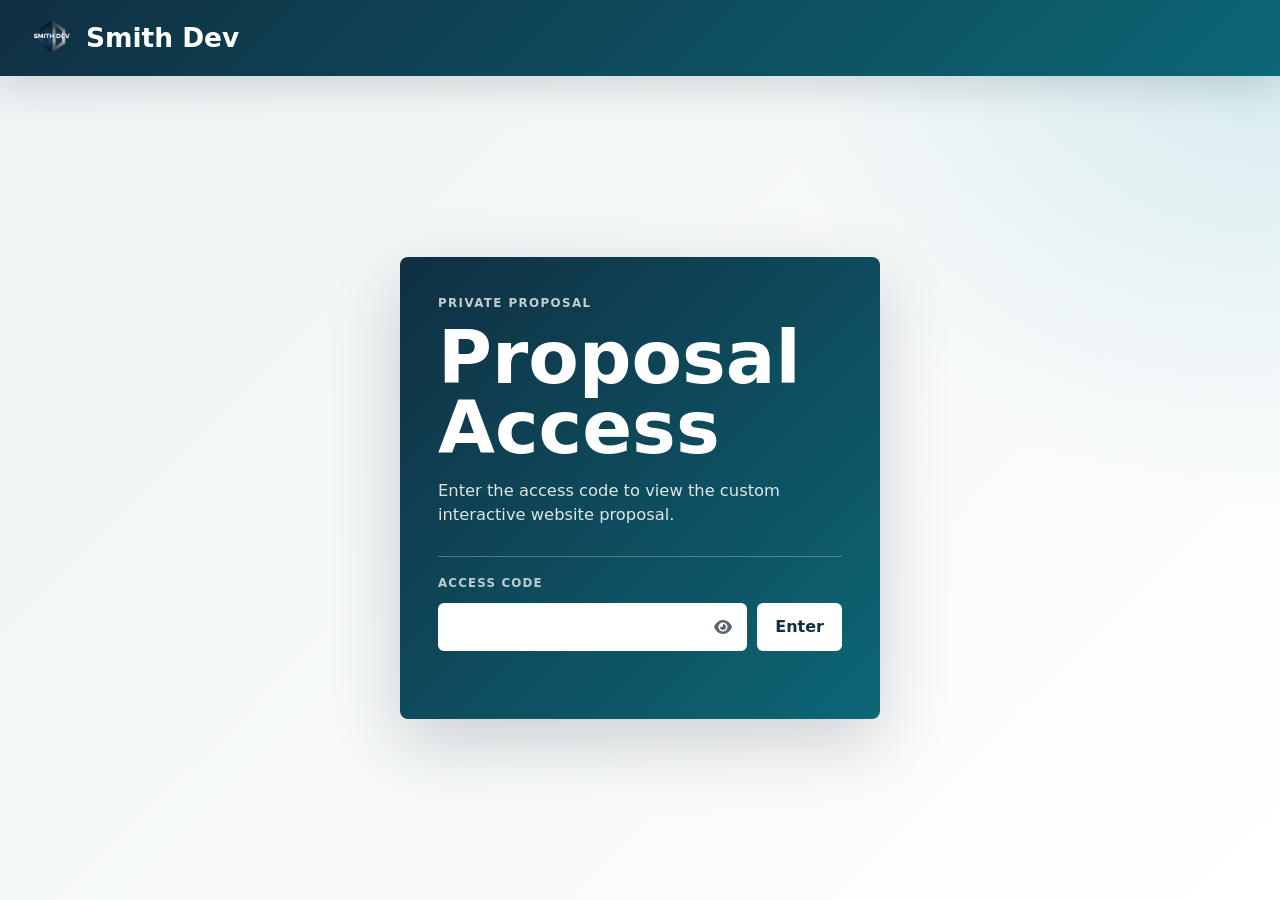
==== commit 89ce12ca: "finished some smalll edits... added authentication js script" ====
--- a/advanced.html
+++ b/advanced.html
@@ -5,8 +5,10 @@
   <meta name="viewport" content="width=device-width, initial-scale=1">
   <title>Advanced Build Proposal | Website</title>
   <meta name="description" content="Advanced Build proposal from Smith Dev for the website.">
+  <script src="proposal-auth.js"></script>
   <link rel="stylesheet" href="https://cdnjs.cloudflare.com/ajax/libs/font-awesome/6.5.1/css/all.min.css">
   <link rel="stylesheet" href="styles.css">
+  <link rel="icon" type="image/png" sizes="32x32" href="./smithdev logo.png">
 </head>
 <body>
   <header class="site-header">
@@ -24,6 +26,7 @@
         <button class="settings-button" type="button" aria-label="Open site options" aria-haspopup="true"><i class="fa-solid fa-gear" aria-hidden="true"></i></button>
         <div class="settings-dropdown">
           <a href="contact.html">Contact</a>
+          <a href="login.html" data-logout>Log Out</a>
         </div>
       </div>
     </nav>
@@ -39,7 +42,6 @@
           <p class="summary">A premium version of the responsive website with the full Standard Build scope plus AI guidance, advanced admin reporting, enhanced moderation, Mailchimp campaigns, and expanded visual polish.</p>
         </div>
         <div class="cover-meta" aria-label="Proposal details">
-          <div><span>Prepared For</span><strong>The Website</strong></div>
           <div><span>Prepared By</span><strong>Smith Dev</strong></div>
           <div><span>Estimated Completion</span><strong>By October 2026*</strong></div>
         </div>
@@ -50,9 +52,9 @@
     <section class="page" aria-labelledby="overview">
       <p class="section-kicker">Project Overview</p>
       <h2 id="overview">Advanced Build With Premium Features</h2>
-      <p class="lead">The Advanced Build package includes everything in Standard Build and adds premium features that are helpful for a more mature responsive web application: an AI chatbot, Mailchimp email campaign setup, richer admin dashboard views, advanced reporting, enhanced moderation workflows, and expanded user interface polish.</p>
+      <p class="lead">The Advanced Build package includes everything in Standard Build and adds premium features that are helpful for a more mature responsive web application: an AI chatbot, AI guidance controls, Mailchimp campaigns, richer admin dashboard views, restaurant popularity insights, search analytics, reporting exports, enhanced moderation workflows, and expanded user interface polish.</p>
       <div class="stats">
-        <div class="stat"><span>Fixed Project Price</span><strong>$12,500</strong></div>
+        <div class="stat"><span>Fixed Project Price</span><strong>$14,000</strong></div>
         <div class="stat"><span>Package Type</span><strong>Advanced Build</strong></div>
       </div>
     </section>
@@ -64,8 +66,8 @@
         <li><strong>User authentication:</strong> account creation, secure sign-in, email verification, and forgotten password reset.</li>
         <li><strong>User settings page:</strong> users can change their password or delete their account.</li>
         <li><strong>Role-based permissions:</strong> access levels for admins, approved contributors, paid users, and general users.</li>
-        <li><strong>Subscription management:</strong> paid member access, user permissions, subscription or one-time payment processing, and automated account emails.</li>
-        <li><strong>Custom Content Management System (CMS):</strong> complete control over parks, maps, restaurant pins, menu items, reviews, contributor approvals, permissions, and community updates.</li>
+        <li><strong>Subscription management:</strong> paid member access, user permissions, and subscription or one-time payment processing.</li>
+        <li><strong>Custom owner/admin management tools:</strong> complete control over parks, maps, restaurant pins, menu items, reviews, contributor approvals, permissions, and community updates.</li>
         <li><strong>Map and direction features:</strong> custom uploaded park maps with editable restaurant pins, stored latitude/longitude coordinates, visitor phone location when permission is granted, nearby restaurant results, approximate walking distance, and a Get Directions button that opens Google Maps or Apple Maps.</li>
         <li><strong>Restaurant pages:</strong> restaurant descriptions, hours, distance context, mobile ordering status, dedicated fryer indicator, allergy accommodation notes, and photo galleries.</li>
         <li><strong>Menu item pages:</strong> item descriptions, ingredients, cross-contamination notes, meal category, gluten-free status, pricing, and multiple images.</li>
@@ -75,16 +77,16 @@
         <li><strong>Reviews and photo uploads:</strong> approved contributors can leave ratings, write reviews, upload images, and share gluten-free/celiac context.</li>
         <li><strong>Community updates:</strong> users can submit restaurant updates, suggest menu changes, report unavailable menu items, upload photos, and share allergy accommodation experiences for admin approval.</li>
         <li><strong>AI chatbot:</strong> guided answers for gluten-free dining questions, frequently asked questions, and site navigation support.</li>
+        <li><strong>Advanced sign-in options:</strong> Google Sign-In, Apple Sign-In, and multi-factor authentication.</li>
         <li><strong>Mailchimp email campaigns:</strong> setup for owner-managed newsletters, announcements, news, and updates that can be sent to registered users.</li>
         <li><strong>Advanced admin dashboard views:</strong> clearer visibility into contributor activity, review status, community updates, content health, and pending approvals.</li>
-        <li><strong>Enhanced moderation workflow:</strong> stronger review, photo, contributor approval, and suggested update management.</li>
-        <li><strong>Advanced reporting exports:</strong> reports for restaurants, menu status, review activity, user contributions, and community update trends.</li>
+        <li><strong>AI-assisted moderation workflow:</strong> stronger review, photo, contributor approval, suggested update management, and advanced review statuses.</li>
+        <li><strong>Advanced analytics and reporting:</strong> restaurant popularity, search analytics, reporting exports, admin activity logs, menu status, review activity, user contributions, and community update trends.</li>
         <li><strong>Enhanced map and restaurant detail experience:</strong> more polished layouts and richer browsing experience.</li>
         <li><strong>Premium discovery sections:</strong> Recently Added, Trending Restaurants, and admin activity logs.</li>
-        <li><strong>Notification email configuration:</strong> setup for automated account emails, including verification and password reset messages.</li>
         <li><strong>Premium mobile-first responsive design:</strong> refined phone, tablet, and desktop browser layouts for guests navigating the Disneyland Resort.</li>
         <li><strong>Premium artwork and interface polish:</strong> expanded artwork, icons, visual assets, and refined user experience details.</li>
-        <li><strong>Launch setup:</strong> GitHub setup, domain setup through GoDaddy or Cloudflare, hosting setup, and production launch.</li>
+        <li><strong>Project setup and launch services:</strong> scope planning, design approval, GitHub setup, domain setup through GoDaddy or Cloudflare, hosting setup, final testing, and production launch.</li>
         <li><strong>Priority refinement:</strong> additional testing, refinement, and launch preparation for the larger feature set.</li>
       </ul>
     </section>
@@ -93,10 +95,10 @@
       <p class="section-kicker">Private Owner Tools</p>
       <h2 id="admin">Advanced Build Admin Management Tools</h2>
       <ul class="scope-list">
-        <li><strong>Full Standard Build Admin Management Tools:</strong> parks, maps, restaurant pins, restaurants, menus, reviews, photos, permissions, account emails, contributor approvals, and community updates.</li>
+        <li><strong>Full Standard Build Admin Management Tools:</strong> parks, maps, restaurant pins, restaurants, menus, reviews, photos, permissions, contributor approvals, and community updates.</li>
         <li><strong>Admin Dashboard Views:</strong> dashboard summaries for pending approvals, recent reviews, photo activity, community submissions, and content status.</li>
-        <li><strong>Reporting Tools:</strong> exportable or structured reports for menu status, restaurant coverage, review activity, and contributor submissions.</li>
-        <li><strong>Enhanced Moderation:</strong> more detailed queues and statuses for reviews, images, contributor approvals, and suggested content updates.</li>
+        <li><strong>Analytics and Reporting Tools:</strong> restaurant popularity, search analytics, reporting exports, admin logs, menu status, restaurant coverage, review activity, and contributor submissions.</li>
+        <li><strong>AI-Assisted Moderation:</strong> more detailed queues and statuses for reviews, images, contributor approvals, and suggested content updates.</li>
         <li><strong>AI Chatbot Content Controls:</strong> admin-managed guidance content, approved answer sources, and chatbot review/refinement support.</li>
       </ul>
     </section>
@@ -125,16 +127,16 @@
     <section class="page" aria-labelledby="investment">
       <p class="section-kicker">Project Investment</p>
       <h2 id="investment">Fixed-Price Advanced Build</h2>
-      <div class="price-band"><div><p>Fixed Project Price</p><strong>Includes planning, design approval, development, AI feature integration, testing, launch, and project management for the Advanced Build scope.</strong></div><div class="price">$12,500</div></div>
+      <div class="price-band"><div><p>Fixed Project Price</p><strong>Includes planning, design approval, development, AI feature integration, testing, launch, and project management for the Advanced Build scope.</strong></div><div class="price">$14,000</div></div>
     </section>
 
     <section class="page" aria-labelledby="payment">
       <p class="section-kicker">Payment Schedule</p>
       <h2 id="payment">Milestone-Based Payment Terms</h2>
       <div class="payment">
-        <div class="payment-step"><span>Kickoff</span><strong>35% - $4,375</strong><p>Due prior to project kickoff.</p></div>
-        <div class="payment-step"><span>Halfway Milestone</span><strong>35% - $4,375</strong><p>Due at the halfway project milestone.</p></div>
-        <div class="payment-step"><span>Final Delivery</span><strong>30% - $3,750</strong><p>Due upon final delivery and website launch for the client.</p></div>
+        <div class="payment-step"><span>Kickoff</span><strong>35% - $4,900</strong><p>Due prior to project kickoff.</p></div>
+        <div class="payment-step"><span>Halfway Milestone</span><strong>35% - $4,900</strong><p>Due at the halfway project milestone.</p></div>
+        <div class="payment-step"><span>Final Delivery</span><strong>30% - $4,200</strong><p>Due upon final delivery and website launch for the client.</p></div>
       </div>
       <div class="payment-note">
         <strong>Expectations After Completion</strong>
--- a/styles.css
+++ b/styles.css
@@ -1164,7 +1164,7 @@
   }
 
   .brand span {
-    font-size: 1.35rem;
+    font-size: 1.5rem;
   }
 
   nav {
@@ -1270,6 +1270,15 @@
     padding: 22px;
   }
 
+  .hero {
+    width: 100%;
+    min-height: 460px;
+    margin: 18px auto 18px;
+    padding: 30px 24px;
+    overflow: hidden;
+    border-radius: 8px;
+  }
+
   main {
     width: min(100% - 24px, 1180px);
   }
@@ -1352,6 +1361,42 @@
     padding-right: 0;
   }
 
+  .hero h1 {
+    max-width: 9ch;
+    font-size: clamp(3rem, 11vw, 4.35rem);
+  }
+
+  .hero .hero-copy {
+    max-width: 36rem;
+    margin-top: 18px;
+  }
+
+  .hero .hero-meta {
+    display: grid;
+    gap: 0;
+    margin-top: 28px;
+    padding-top: 18px;
+    border-top: 1px solid rgba(255, 255, 255, 0.28);
+  }
+
+  .hero .hero-meta div {
+    width: auto;
+    min-width: 0;
+    padding: 10px 0;
+    color: #ffffff;
+    background: transparent;
+    border: 0;
+    border-radius: 0;
+  }
+
+  .hero .hero-meta span {
+    color: rgba(255, 255, 255, 0.72);
+  }
+
+  .hero .hero-meta strong {
+    color: #ffffff;
+  }
+
   .pdf-button {
     display: none;
   }
@@ -1370,7 +1415,108 @@
   }
 
   .compare-plans {
-    grid-template-columns: 1fr;
+    position: sticky;
+    top: 65px;
+    z-index: 8;
+    grid-template-columns: repeat(3, minmax(0, 1fr));
+    gap: 4px;
+    margin: 0 -10px 16px;
+    padding: 8px;
+    background: rgba(238, 243, 244, 0.98);
+    border-bottom: 1px solid var(--line);
+  }
+
+  .compare-plans a {
+    min-height: 72px;
+    padding: 11px 6px;
+    border-radius: 6px;
+  }
+
+  .compare-plans span {
+    font-size: 0.76rem;
+    line-height: 1.2;
+  }
+
+  .compare-plans strong {
+    margin-top: 5px;
+    font-size: 0.94rem;
+    line-height: 1.1;
+  }
+
+  .feature-compare .table-wrap {
+    overflow-x: visible;
+  }
+
+  .feature-matrix,
+  .feature-matrix tbody,
+  .feature-matrix tr,
+  .feature-matrix th,
+  .feature-matrix td {
+    display: block;
+    width: 100%;
+  }
+
+  .feature-matrix {
+    min-width: 0;
+    border: 0;
+    background: transparent;
+  }
+
+  .feature-matrix tr {
+    display: grid;
+    grid-template-columns: repeat(3, minmax(0, 1fr));
+    gap: 0;
+    margin-bottom: 0;
+    background: #ffffff;
+    border: 1px solid var(--line);
+    border-bottom: 0;
+    border-radius: 0;
+    overflow: hidden;
+  }
+
+  .feature-matrix tr:first-child {
+    border-radius: 8px 8px 0 0;
+  }
+
+  .feature-matrix tr:last-child {
+    border-bottom: 1px solid var(--line);
+    border-radius: 0 0 8px 8px;
+  }
+
+  .feature-matrix th {
+    grid-column: 1 / -1;
+    width: 100%;
+    padding: 10px 10px 8px;
+    background: #ffffff;
+    border-bottom: 0;
+    font-size: 0.88rem;
+    line-height: 1.35;
+    text-decoration: underline;
+    text-underline-offset: 3px;
+  }
+
+  .feature-matrix td {
+    display: grid;
+    min-height: 46px;
+    place-items: center;
+    width: 100%;
+    padding: 8px;
+    background: var(--wash);
+    border-right: 1px solid var(--line);
+    border-bottom: 0;
+  }
+
+  .feature-matrix td:last-child {
+    border-right: 0;
+  }
+
+  .feature-matrix tbody tr:nth-child(even) td,
+  .feature-matrix tbody tr:nth-child(even) th {
+    background: initial;
+  }
+
+  .feature-matrix tbody tr:nth-child(even) td {
+    background: var(--wash);
   }
 
   .payment {
@@ -1430,13 +1576,18 @@
     inset: 59px 0 0;
   }
 
+  .compare-plans {
+    top: 59px;
+    margin-inline: -6px;
+  }
+
   .brand img {
     width: 40px;
     height: 40px;
   }
 
   .brand span {
-    font-size: 1.18rem;
+    font-size: 1.32rem;
   }
 
   .menu-button {
@@ -1451,6 +1602,15 @@
   .contact-section,
   .page-band {
     padding: 18px;
+  }
+
+  .hero {
+    margin-top: 18px;
+    padding: 26px 20px;
+  }
+
+  .hero h1 {
+    font-size: clamp(2.75rem, 12vw, 3.5rem);
   }
 
   .cover-copy {
@@ -1564,6 +1724,192 @@
     content: "Notes: ";
     color: var(--muted);
     font-weight: 800;
+  }
+}
+
+.login-body {
+  min-height: 100dvh;
+  background:
+    radial-gradient(circle at top right, rgba(47, 159, 179, 0.18), transparent 32rem),
+    linear-gradient(135deg, #eef3f4, #ffffff);
+}
+
+.login-header {
+  display: flex;
+  align-items: center;
+  min-height: 76px;
+  padding: 10px 28px;
+  background: linear-gradient(135deg, var(--brand-dark), var(--brand));
+  box-shadow: 0 14px 34px rgba(28, 42, 55, 0.14);
+}
+
+.login-shell {
+  display: grid;
+  min-height: calc(100dvh - 76px);
+  width: min(100% - 32px, 1180px);
+  place-items: center;
+  padding: 42px 0;
+}
+
+.login-card {
+  width: min(100%, 480px);
+  padding: 38px;
+  color: #ffffff;
+  background: linear-gradient(135deg, var(--brand-dark), var(--brand));
+  border-radius: 8px;
+  box-shadow: 0 24px 70px rgba(28, 42, 55, 0.2);
+}
+
+.login-brand {
+  display: inline-flex;
+  align-items: center;
+  gap: 10px;
+  color: #ffffff;
+  font-size: 1.65rem;
+  font-weight: 900;
+  text-decoration: none;
+}
+
+.login-brand img {
+  width: 48px;
+  height: 48px;
+  object-fit: contain;
+}
+
+.login-card h1 {
+  max-width: 8ch;
+  color: #ffffff;
+  font-size: clamp(3rem, 12vw, 4.6rem);
+}
+
+.login-copy {
+  max-width: 34rem;
+  margin-bottom: 28px;
+  color: rgba(255, 255, 255, 0.86);
+  font-size: 1.02rem;
+}
+
+.login-form {
+  display: grid;
+  gap: 10px;
+  padding-top: 18px;
+  border-top: 1px solid rgba(255, 255, 255, 0.28);
+}
+
+.login-form label {
+  color: rgba(255, 255, 255, 0.72);
+  font-size: 0.74rem;
+  font-weight: 850;
+  letter-spacing: 0.1em;
+  text-transform: uppercase;
+}
+
+.login-input-row {
+  display: grid;
+  grid-template-columns: 1fr auto;
+  gap: 10px;
+}
+
+.login-input-row button {
+  min-height: 48px;
+  border-radius: 6px;
+  font: inherit;
+}
+
+.password-field {
+  position: relative;
+}
+
+.login-input-row input {
+  width: 100%;
+  min-height: 48px;
+  padding: 0 48px 0 14px;
+  color: var(--brand-dark);
+  background: #ffffff;
+  border: 1px solid rgba(255, 255, 255, 0.5);
+  border-radius: 6px;
+  font: inherit;
+  outline: none;
+}
+
+.login-input-row input:focus {
+  border-color: #ffffff;
+  box-shadow: 0 0 0 3px rgba(255, 255, 255, 0.2);
+}
+
+.login-input-row button {
+  padding: 0 18px;
+  color: var(--brand-dark);
+  background: #ffffff;
+  border: 0;
+  cursor: pointer;
+  font-weight: 850;
+}
+
+.login-input-row .password-toggle {
+  position: absolute;
+  top: 0;
+  right: 0;
+  display: grid;
+  place-items: center;
+  width: 48px;
+  min-height: 48px;
+  padding: 0;
+  color: var(--muted);
+  background: transparent;
+  font-size: 1rem;
+}
+
+.login-input-row .password-toggle:hover,
+.login-input-row .password-toggle:focus-visible {
+  color: var(--brand-dark);
+  background: transparent;
+  outline: none;
+}
+
+.login-input-row button:hover,
+.login-input-row button:focus-visible {
+  color: #ffffff;
+  background: var(--brand-dark);
+  outline: none;
+}
+
+.login-message {
+  min-height: 1.4em;
+  margin: 0;
+  color: #ffffff;
+  font-size: 0.9rem;
+  font-weight: 750;
+}
+
+@media (max-width: 560px) {
+  .login-header {
+    min-height: 64px;
+    padding: 8px 18px;
+  }
+
+  .login-header .login-brand {
+    gap: 8px;
+    font-size: 1.35rem;
+  }
+
+  .login-header .login-brand img {
+    width: 38px;
+    height: 38px;
+  }
+
+  .login-shell {
+    min-height: calc(100dvh - 64px);
+    width: min(100% - 18px, 1180px);
+    padding: 18px 0;
+  }
+
+  .login-card {
+    padding: 30px 22px;
+  }
+
+  .login-input-row {
+    grid-template-columns: 1fr;
   }
 }
 
